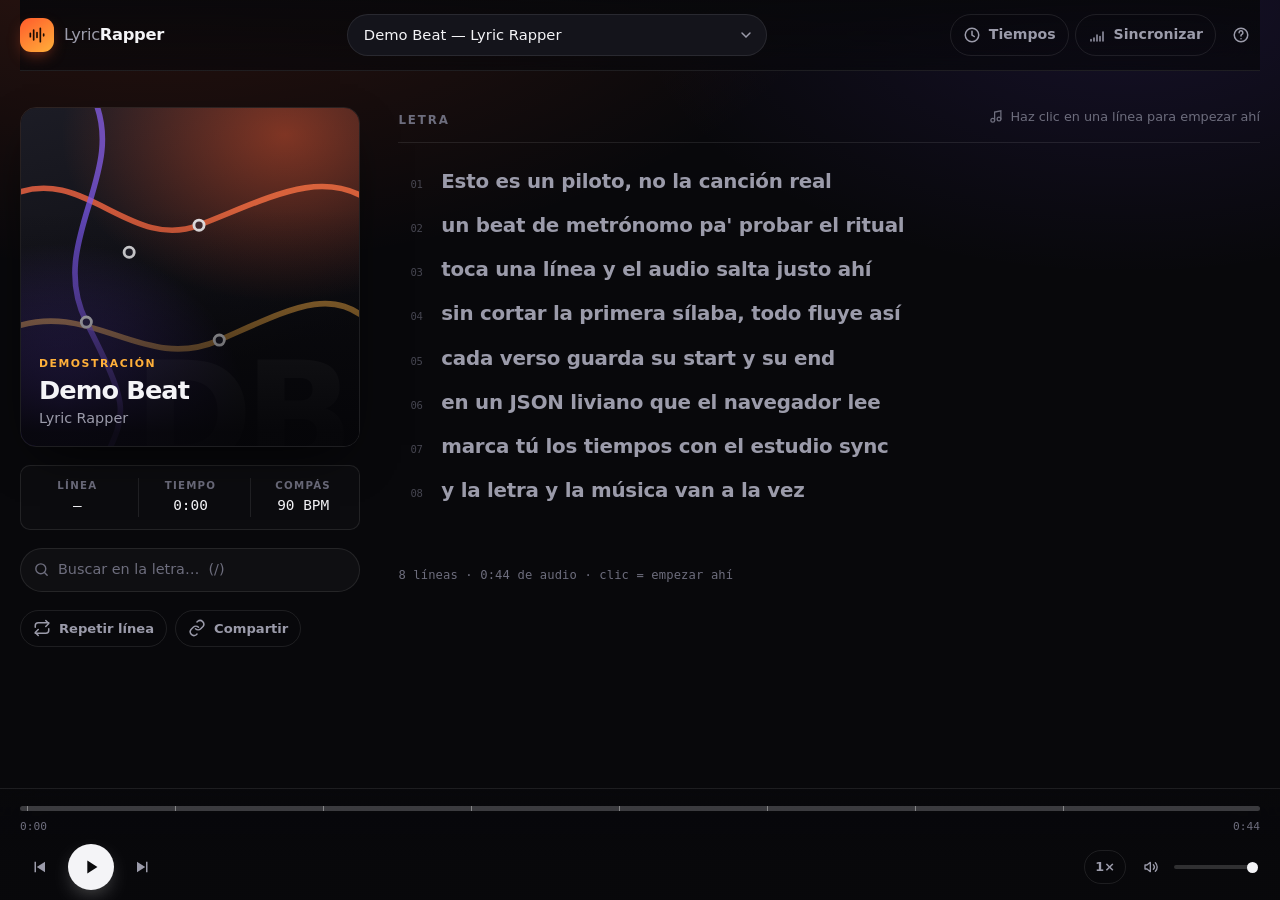
==== index.html @ b31604e1 "Lyric Rapper: reproductor de letras sincronizadas - Reproductor estático (index.html + assets/js/app" ====
<!DOCTYPE html>
<html lang="es">
<head>
<meta charset="utf-8" />
<meta name="viewport" content="width=device-width, initial-scale=1" />
<title>Lyric Rapper — letras sincronizadas</title>
<meta name="description" content="Lee la letra y haz clic en cualquier línea para que la música empiece exactamente ahí." />
<link rel="stylesheet" href="assets/css/styles.css" />
<link rel="icon" href="data:image/svg+xml,%3Csvg xmlns='http://www.w3.org/2000/svg' viewBox='0 0 100 100'%3E%3Ctext y='.9em' font-size='90'%3E%F0%9F%8E%A4%3C/text%3E%3C/svg%3E" />
</head>
<body>

<div class="app">

  <header class="topbar">
    <a class="brand" href="./" aria-label="Lyric Rapper, inicio">
      <span class="brand-mark" aria-hidden="true">
        <svg viewBox="0 0 24 24" fill="none" stroke="currentColor" stroke-width="2" stroke-linecap="round">
          <path d="M4 14v-4M8 18V6M12 15V9M16 20V4M20 13v-2" />
        </svg>
      </span>
      <span class="brand-text">Lyric<b>Rapper</b></span>
    </a>

    <div class="track-switch">
      <label class="sr-only" for="track-select">Elegir canción</label>
      <select id="track-select" class="track-select"></select>
    </div>

    <nav class="topbar-actions">
      <button id="btn-times" class="btn btn-ghost" type="button" aria-pressed="false" title="Mostrar inicio y fin de cada línea">
        <svg viewBox="0 0 24 24" fill="none" stroke="currentColor" stroke-width="2" stroke-linecap="round" aria-hidden="true"><circle cx="12" cy="12" r="9"/><path d="M12 7v5l3 2"/></svg>
        <span>Tiempos</span>
      </button>
      <a class="btn btn-ghost" href="sync.html" title="Estudio para generar los tiempos de una canción">
        <svg viewBox="0 0 24 24" fill="none" stroke="currentColor" stroke-width="2" stroke-linecap="round" aria-hidden="true"><path d="M12 20v-8M8 20v-4M16 20v-6M4 20v-2M20 20V8"/></svg>
        <span>Sincronizar</span>
      </a>
      <button id="btn-help" class="btn btn-icon" type="button" title="Atajos y ayuda" aria-label="Ayuda">
        <svg viewBox="0 0 24 24" fill="none" stroke="currentColor" stroke-width="2" stroke-linecap="round" aria-hidden="true"><circle cx="12" cy="12" r="9"/><path d="M9.5 9a2.5 2.5 0 1 1 3.4 2.3c-.6.2-.9.8-.9 1.4v.6"/><path d="M12 17h.01"/></svg>
      </button>
    </nav>
  </header>

  <div id="banner" class="banner" hidden>
    <div class="banner-body">
      <strong id="banner-title">Falta el audio</strong>
      <p id="banner-text"></p>
    </div>
    <button class="btn btn-ghost banner-close" type="button" aria-label="Cerrar aviso">✕</button>
  </div>

  <main class="layout">

    <aside class="now" aria-label="Reproducción actual">
      <div class="cover" id="cover" aria-hidden="true">
        <div class="cover-art" id="cover-art"></div>
        <div class="cover-shade"></div>
        <div class="cover-meta">
          <p class="cover-kicker" id="cover-kicker">Piloto</p>
          <h1 class="cover-title" id="track-title">Cargando…</h1>
          <p class="cover-artist" id="track-artist"></p>
        </div>
      </div>

      <div class="now-stats">
        <div class="stat">
          <span class="stat-label">Línea</span>
          <span class="stat-value" id="stat-line">—</span>
        </div>
        <div class="stat">
          <span class="stat-label">Tiempo</span>
          <span class="stat-value" id="stat-time">0:00</span>
        </div>
        <div class="stat">
          <span class="stat-label">Compás</span>
          <span class="stat-value" id="stat-bpm">—</span>
        </div>
      </div>

      <div class="search">
        <svg viewBox="0 0 24 24" fill="none" stroke="currentColor" stroke-width="2" stroke-linecap="round" aria-hidden="true"><circle cx="11" cy="11" r="7"/><path d="m20 20-3.5-3.5"/></svg>
        <input id="search" type="search" placeholder="Buscar en la letra…  (/)" autocomplete="off" spellcheck="false" aria-label="Buscar en la letra" />
        <button id="search-clear" class="search-clear" type="button" aria-label="Limpiar búsqueda" hidden>✕</button>
      </div>

      <div class="now-actions">
        <button id="btn-loop" class="btn btn-chip" type="button" aria-pressed="false" title="Repetir la línea actual (L)">
          <svg viewBox="0 0 24 24" fill="none" stroke="currentColor" stroke-width="2" stroke-linecap="round" stroke-linejoin="round" aria-hidden="true"><path d="M17 2l4 4-4 4"/><path d="M3 11V9a4 4 0 0 1 4-4h14"/><path d="M7 22l-4-4 4-4"/><path d="M21 13v2a4 4 0 0 1-4 4H3"/></svg>
          <span>Repetir línea</span>
        </button>
        <button id="btn-share" class="btn btn-chip" type="button" title="Copiar enlace a este punto">
          <svg viewBox="0 0 24 24" fill="none" stroke="currentColor" stroke-width="2" stroke-linecap="round" stroke-linejoin="round" aria-hidden="true"><path d="M10 13a5 5 0 0 0 7 0l3-3a5 5 0 0 0-7-7l-1 1"/><path d="M14 11a5 5 0 0 0-7 0l-3 3a5 5 0 0 0 7 7l1-1"/></svg>
          <span>Compartir</span>
        </button>
      </div>
    </aside>

    <section class="lyrics-panel" aria-label="Letra">
      <div class="lyrics-head">
        <h2>Letra</h2>
        <p class="hint">
          <svg viewBox="0 0 24 24" fill="none" stroke="currentColor" stroke-width="2" stroke-linecap="round" aria-hidden="true"><path d="M9 18V5l10-2v13"/><circle cx="6" cy="18" r="3"/><circle cx="16" cy="16" r="3"/></svg>
          Haz clic en una línea para empezar ahí
        </p>
      </div>

      <div id="lyrics" class="lyrics" tabindex="-1">
        <div class="lyrics-loading">Cargando letra…</div>
      </div>

      <p class="lyrics-foot" id="lyrics-foot"></p>
    </section>

  </main>

  <footer class="transport" role="group" aria-label="Controles de reproducción">
    <div class="progress-wrap">
      <div id="progress" class="progress" role="slider" tabindex="0"
           aria-label="Progreso" aria-valuemin="0" aria-valuemax="100" aria-valuenow="0">
        <div class="progress-buffer" id="progress-buffer"></div>
        <div class="progress-fill" id="progress-fill"></div>
        <div class="progress-ticks" id="progress-ticks"></div>
        <div class="progress-knob" id="progress-knob"></div>
      </div>
      <div class="progress-times">
        <span id="time-current">0:00</span>
        <span id="time-total">0:00</span>
      </div>
    </div>

    <div class="controls">
      <button id="btn-prev" class="btn btn-icon" type="button" title="Línea anterior (↑)" aria-label="Línea anterior">
        <svg viewBox="0 0 24 24" fill="currentColor" aria-hidden="true"><path d="M6 5h2v14H6zM20 5v14L9 12z"/></svg>
      </button>
      <button id="btn-play" class="btn btn-play" type="button" title="Reproducir (espacio)" aria-label="Reproducir">
        <svg class="i-play" viewBox="0 0 24 24" fill="currentColor" aria-hidden="true"><path d="M8 5v14l11-7z"/></svg>
        <svg class="i-pause" viewBox="0 0 24 24" fill="currentColor" aria-hidden="true"><path d="M7 5h4v14H7zM13 5h4v14h-4z"/></svg>
      </button>
      <button id="btn-next" class="btn btn-icon" type="button" title="Línea siguiente (↓)" aria-label="Línea siguiente">
        <svg viewBox="0 0 24 24" fill="currentColor" aria-hidden="true"><path d="M16 5h2v14h-2zM4 5v14l11-7z"/></svg>
      </button>

      <div class="controls-right">
        <button id="btn-speed" class="btn btn-ghost btn-small" type="button" title="Velocidad de reproducción">1×</button>
        <div class="volume">
          <button id="btn-mute" class="btn btn-icon btn-small" type="button" title="Silenciar (M)" aria-label="Silenciar">
            <svg class="i-vol" viewBox="0 0 24 24" fill="none" stroke="currentColor" stroke-width="2" stroke-linecap="round" stroke-linejoin="round" aria-hidden="true"><path d="M11 5 6 9H3v6h3l5 4z"/><path d="M15.5 8.5a5 5 0 0 1 0 7"/><path d="M18.5 5.5a9 9 0 0 1 0 13"/></svg>
            <svg class="i-mute" viewBox="0 0 24 24" fill="none" stroke="currentColor" stroke-width="2" stroke-linecap="round" stroke-linejoin="round" aria-hidden="true"><path d="M11 5 6 9H3v6h3l5 4z"/><path d="m16 9 5 6M21 9l-5 6"/></svg>
          </button>
          <input id="volume" class="volume-range" type="range" min="0" max="1" step="0.01" value="1" aria-label="Volumen" />
        </div>
      </div>
    </div>
  </footer>

</div>

<dialog id="help" class="dialog">
  <form method="dialog">
    <h2>Atajos</h2>
    <ul class="keys">
      <li><kbd>Espacio</kbd><span>Reproducir / pausar</span></li>
      <li><kbd>↑</kbd> <kbd>↓</kbd><span>Línea anterior / siguiente</span></li>
      <li><kbd>←</kbd> <kbd>→</kbd><span>Retroceder / avanzar 5 s</span></li>
      <li><kbd>L</kbd><span>Repetir la línea actual</span></li>
      <li><kbd>M</kbd><span>Silenciar</span></li>
      <li><kbd>/</kbd><span>Buscar en la letra</span></li>
      <li><kbd>Esc</kbd><span>Cerrar ventanas</span></li>
    </ul>
    <h2>Cómo se hicieron los tiempos</h2>
    <p class="dialog-text">
      Cada línea guarda <code>start</code> y <code>end</code> en segundos. Se pueden obtener
      a mano con el <a href="sync.html">estudio de sincronización</a> (marcas una tecla al
      empezar cada línea) o automáticamente con <code>tools/align.py</code>.
      El reproductor busca <code>start − 0,12 s</code> para no cortar la primera sílaba.
    </p>
    <button class="btn btn-primary" value="close">Entendido</button>
  </form>
</dialog>

<audio id="audio" preload="metadata" crossorigin="anonymous"></audio>

<div id="toast" class="toast" role="status" aria-live="polite"></div>

<script src="assets/js/app.js"></script>
</body>
</html>
---- assets/css/styles.css ----
/* ==========================================================================
   Lyric Rapper — hoja de estilos
   Sin dependencias externas. Todo el look vive aquí.
   ========================================================================== */

:root {
  --bg: #08080b;
  --bg-soft: #0e0e13;
  --surface: #14141b;
  --surface-2: #1b1b24;
  --line: rgba(255, 255, 255, .09);
  --line-strong: rgba(255, 255, 255, .16);
  --text: #f4f4f7;
  --muted: #9b9baa;
  --muted-2: #6d6d7d;
  --accent: #ff5a2b;
  --accent-2: #ffb03a;
  --accent-tint: rgba(255, 90, 43, .14);
  --ok: #3ddc97;
  --radius: 16px;
  --radius-sm: 10px;
  --shadow: 0 18px 50px -20px rgba(0, 0, 0, .9);
  --font: "Inter", ui-sans-serif, system-ui, -apple-system, "Segoe UI", Roboto,
          "Helvetica Neue", Arial, sans-serif;
  --mono: ui-monospace, "SF Mono", "JetBrains Mono", Menlo, Consolas, monospace;
  --transport-h: 104px;
}

* { box-sizing: border-box; }

html { -webkit-text-size-adjust: 100%; }

body {
  margin: 0;
  min-height: 100dvh;
  background:
    radial-gradient(1200px 600px at 12% -10%, rgba(255, 90, 43, .16), transparent 60%),
    radial-gradient(900px 500px at 88% 0%, rgba(120, 80, 255, .12), transparent 55%),
    var(--bg);
  color: var(--text);
  font-family: var(--font);
  font-size: 16px;
  line-height: 1.5;
  -webkit-font-smoothing: antialiased;
  padding-bottom: calc(var(--transport-h) + env(safe-area-inset-bottom, 0px));
}

::selection { background: var(--accent); color: #fff; }

:focus-visible {
  outline: 2px solid var(--accent-2);
  outline-offset: 2px;
  border-radius: 6px;
}

.sr-only {
  position: absolute; width: 1px; height: 1px; padding: 0; margin: -1px;
  overflow: hidden; clip: rect(0 0 0 0); white-space: nowrap; border: 0;
}

svg { display: block; }

.app {
  max-width: 1280px;
  margin: 0 auto;
  padding: 0 20px;
}

/* ---------------------------------------------------------------- topbar */

.topbar {
  position: sticky;
  top: 0;
  z-index: 30;
  display: flex;
  align-items: center;
  gap: 16px;
  padding: 14px 0;
  background: linear-gradient(to bottom, rgba(8, 8, 11, .92), rgba(8, 8, 11, .72));
  backdrop-filter: blur(18px) saturate(140%);
  -webkit-backdrop-filter: blur(18px) saturate(140%);
  border-bottom: 1px solid var(--line);
}

.brand {
  display: inline-flex;
  align-items: center;
  gap: 10px;
  color: var(--text);
  text-decoration: none;
  flex: none;
}

.brand-mark {
  display: grid;
  place-items: center;
  width: 34px; height: 34px;
  border-radius: 11px;
  background: linear-gradient(145deg, var(--accent), var(--accent-2));
  color: #1a0b04;
  box-shadow: 0 6px 18px -8px var(--accent);
}
.brand-mark svg { width: 20px; height: 20px; }

.brand-text {
  font-size: 1.02rem;
  letter-spacing: -.02em;
  font-weight: 500;
  color: var(--muted);
}
.brand-text b { color: var(--text); font-weight: 750; }

.track-switch { flex: 1; min-width: 0; display: flex; justify-content: center; }

.track-select {
  width: min(100%, 420px);
  appearance: none;
  background: var(--surface) url("data:image/svg+xml,%3Csvg xmlns='http://www.w3.org/2000/svg' width='16' height='16' viewBox='0 0 24 24' fill='none' stroke='%239b9baa' stroke-width='2.2' stroke-linecap='round'%3E%3Cpath d='m6 9 6 6 6-6'/%3E%3C/svg%3E") no-repeat right 12px center;
  border: 1px solid var(--line);
  border-radius: 999px;
  color: var(--text);
  font: inherit;
  font-size: .92rem;
  padding: 9px 38px 9px 16px;
  cursor: pointer;
  transition: border-color .18s, background-color .18s;
}
.track-select:hover { border-color: var(--line-strong); }

.topbar-actions { display: flex; align-items: center; gap: 6px; flex: none; }

/* ---------------------------------------------------------------- buttons */

.btn {
  display: inline-flex;
  align-items: center;
  justify-content: center;
  gap: 8px;
  border: 1px solid transparent;
  background: transparent;
  color: var(--text);
  font: inherit;
  font-size: .88rem;
  font-weight: 550;
  padding: 9px 12px;
  border-radius: 999px;
  cursor: pointer;
  text-decoration: none;
  transition: background-color .16s, border-color .16s, color .16s, transform .12s;
  -webkit-tap-highlight-color: transparent;
}
.btn svg { width: 18px; height: 18px; flex: none; }
.btn:hover { background: rgba(255, 255, 255, .07); }
.btn:active { transform: scale(.97); }

.btn-ghost { color: var(--muted); border-color: var(--line); }
.btn-ghost:hover { color: var(--text); border-color: var(--line-strong); }
.btn-ghost[aria-pressed="true"] {
  color: var(--accent-2);
  border-color: rgba(255, 176, 58, .45);
  background: rgba(255, 176, 58, .1);
}

.btn-icon { padding: 9px; color: var(--muted); }
.btn-icon:hover { color: var(--text); }

.btn-small { font-size: .8rem; padding: 6px 10px; }
.btn-small.btn-icon { padding: 6px; }
.btn-small svg { width: 16px; height: 16px; }

.btn-chip {
  border-color: var(--line);
  color: var(--muted);
  font-size: .82rem;
  padding: 8px 12px;
}
.btn-chip:hover { color: var(--text); }
.btn-chip[aria-pressed="true"] {
  color: var(--accent-2);
  border-color: rgba(255, 176, 58, .45);
  background: rgba(255, 176, 58, .1);
}

.btn-primary {
  background: linear-gradient(145deg, var(--accent), var(--accent-2));
  color: #1a0b04;
  font-weight: 700;
  padding: 10px 20px;
}

/* ---------------------------------------------------------------- banner */

.banner {
  display: flex;
  align-items: flex-start;
  gap: 14px;
  margin-top: 18px;
  padding: 14px 16px;
  border: 1px solid rgba(255, 176, 58, .3);
  background: rgba(255, 176, 58, .08);
  border-radius: var(--radius-sm);
  font-size: .9rem;
  color: #f0dcc0;
}
.banner[hidden] { display: none; }
.banner-body { flex: 1; }
.banner strong { display: block; color: var(--accent-2); margin-bottom: 2px; }
.banner p { margin: 0; color: #cdbfae; }
.banner code {
  font-family: var(--mono);
  font-size: .85em;
  background: rgba(0, 0, 0, .35);
  padding: 1px 5px;
  border-radius: 5px;
}
.banner-close { flex: none; }

/* ---------------------------------------------------------------- layout */

.layout {
  display: grid;
  grid-template-columns: minmax(280px, 340px) minmax(0, 1fr);
  gap: clamp(20px, 3vw, 44px);
  padding: clamp(20px, 3vw, 36px) 0 40px;
  align-items: start;
}

.now {
  position: sticky;
  top: 86px;
  display: grid;
  gap: 18px;
}

/* portada */
.cover {
  position: relative;
  aspect-ratio: 1 / 1;
  border-radius: var(--radius);
  overflow: hidden;
  border: 1px solid var(--line);
  box-shadow: var(--shadow);
  isolation: isolate;
}
.cover-art {
  position: absolute;
  inset: 0;
  background:
    radial-gradient(120% 90% at 78% 8%, rgba(255, 90, 43, .45), transparent 55%),
    radial-gradient(90% 80% at 12% 88%, rgba(122, 80, 255, .45), transparent 60%),
    linear-gradient(165deg, #1c1c25, #0b0b0f 72%);
}
/* trazado de metro: tres rutas y sus estaciones */
.cover-art::before {
  content: "";
  position: absolute;
  inset: 0;
  background-image: url("data:image/svg+xml,%3Csvg xmlns='http://www.w3.org/2000/svg' viewBox='0 0 300 300' preserveAspectRatio='none'%3E%3Cg fill='none' stroke-linecap='round' stroke-width='5'%3E%3Cpath d='M-10 78 C 55 48 96 128 158 104 S 268 52 312 84' stroke='%23ff5a2b' opacity='.85'/%3E%3Cpath d='M-10 196 C 62 168 108 236 176 206 S 276 158 312 192' stroke='%23ffb03a' opacity='.7'/%3E%3Cpath d='M64 -10 C 96 58 22 118 58 190 S 96 268 74 312' stroke='%237a50ff' opacity='.75'/%3E%3C/g%3E%3Cg fill='%230d0d12' stroke='%23f4f4f7' stroke-width='2.5'%3E%3Ccircle cx='158' cy='104' r='4.5'/%3E%3Ccircle cx='58' cy='190' r='4.5'/%3E%3Ccircle cx='176' cy='206' r='4.5'/%3E%3Ccircle cx='96' cy='128' r='4.5'/%3E%3C/g%3E%3C/svg%3E");
  background-size: 100% 100%;
  opacity: .9;
  mix-blend-mode: screen;
}
.cover-art::after {
  content: attr(data-initials);
  position: absolute;
  right: 4%;
  bottom: -12%;
  font-size: 9rem;
  font-weight: 800;
  letter-spacing: -.06em;
  color: rgba(255, 255, 255, .07);
  line-height: 1;
}
.cover-shade {
  position: absolute;
  inset: 0;
  background: linear-gradient(to top, rgba(5, 5, 8, .92) 4%, rgba(5, 5, 8, .25) 45%, transparent 70%);
}
.cover-meta {
  position: absolute;
  left: 18px; right: 18px; bottom: 16px;
}
.cover-kicker {
  margin: 0 0 4px;
  font-size: .68rem;
  font-weight: 700;
  letter-spacing: .14em;
  text-transform: uppercase;
  color: var(--accent-2);
}
.cover-title {
  margin: 0;
  font-size: clamp(1.35rem, 2vw, 1.7rem);
  line-height: 1.1;
  letter-spacing: -.035em;
  font-weight: 750;
}
.cover-artist { margin: 4px 0 0; color: var(--muted); font-size: .9rem; }

/* stats */
.now-stats {
  display: grid;
  grid-template-columns: repeat(3, 1fr);
  gap: 8px;
  border: 1px solid var(--line);
  border-radius: var(--radius-sm);
  padding: 12px 4px;
  background: rgba(255, 255, 255, .02);
}
.stat { display: grid; gap: 2px; text-align: center; }
.stat + .stat { border-left: 1px solid var(--line); }
.stat-label {
  font-size: .64rem;
  letter-spacing: .12em;
  text-transform: uppercase;
  color: var(--muted-2);
  font-weight: 700;
}
.stat-value {
  font-family: var(--mono);
  font-size: .9rem;
  font-variant-numeric: tabular-nums;
  color: var(--text);
}

/* búsqueda */
.search {
  position: relative;
  display: flex;
  align-items: center;
  border: 1px solid var(--line);
  border-radius: 999px;
  background: rgba(255, 255, 255, .03);
  padding: 0 12px;
  transition: border-color .18s, background-color .18s;
}
.search:focus-within { border-color: var(--line-strong); background: rgba(255, 255, 255, .06); }
.search svg { width: 17px; height: 17px; color: var(--muted-2); flex: none; }
.search input {
  flex: 1;
  min-width: 0;
  background: none;
  border: 0;
  color: var(--text);
  font: inherit;
  font-size: .9rem;
  padding: 10px 8px;
}
.search input::placeholder { color: var(--muted-2); }
.search input:focus { outline: none; }
.search input::-webkit-search-cancel-button { display: none; }
.search-clear {
  border: 0; background: none; color: var(--muted-2); cursor: pointer;
  font-size: .8rem; padding: 4px;
}
.search-clear:hover { color: var(--text); }

.now-actions { display: flex; gap: 8px; flex-wrap: wrap; }

/* ---------------------------------------------------------------- lyrics */

.lyrics-panel {
  min-width: 0;
  display: grid;
  gap: 14px;
  align-content: start;
}

.lyrics-head {
  display: flex;
  align-items: baseline;
  justify-content: space-between;
  gap: 12px;
  padding-bottom: 12px;
  border-bottom: 1px solid var(--line);
}
.lyrics-head h2 {
  margin: 0;
  font-size: .74rem;
  letter-spacing: .16em;
  text-transform: uppercase;
  color: var(--muted-2);
  font-weight: 750;
}
.hint {
  display: inline-flex;
  align-items: center;
  gap: 6px;
  margin: 0;
  font-size: .8rem;
  color: var(--muted-2);
}
.hint svg { width: 15px; height: 15px; }

.lyrics {
  display: grid;
  gap: 2px;
  padding: 4px 0 40px;
  scroll-margin-top: 96px;
}

.lyrics-loading,
.lyrics-empty {
  color: var(--muted-2);
  font-size: .92rem;
  padding: 24px 4px;
}

.line {
  position: relative;
  display: grid;
  grid-template-columns: auto minmax(0, 1fr);
  align-items: baseline;
  gap: 14px;
  width: 100%;
  text-align: left;
  background: none;
  border: 0;
  border-radius: var(--radius-sm);
  color: var(--muted);
  font: inherit;
  font-size: clamp(1.06rem, 1.55vw, 1.4rem);
  font-weight: 600;
  letter-spacing: -.012em;
  line-height: 1.42;
  padding: 7px 14px 7px 12px;
  cursor: pointer;
  transition: color .2s, background-color .2s, transform .2s;
  scroll-margin-block: 45vh;
}
.line:hover { color: var(--text); background: rgba(255, 255, 255, .045); }
.line:active { transform: scale(.995); }

.line-idx {
  font-family: var(--mono);
  font-size: .66rem;
  font-weight: 500;
  color: var(--muted-2);
  min-width: 1.6em;
  opacity: .6;
  font-variant-numeric: tabular-nums;
  transition: color .2s, opacity .2s;
}
.line-text { display: block; }
.line-text .hl {
  background: rgba(255, 176, 58, .26);
  color: var(--text);
  border-radius: 4px;
  padding: 0 2px;
}

.line-times {
  display: none;
  font-family: var(--mono);
  font-size: .64rem;
  font-weight: 500;
  color: var(--muted-2);
  white-space: nowrap;
  font-variant-numeric: tabular-nums;
  padding-top: 2px;
}
body.show-times .line-times { display: block; }
body.show-times .line { grid-template-columns: auto minmax(0, 1fr) auto; }
body.show-times .line-times { grid-column: 3; }

/* línea activa */
.line.is-active {
  color: var(--text);
  background: linear-gradient(90deg, var(--accent-tint), rgba(255, 90, 43, .02) 70%);
  box-shadow: inset 2px 0 0 var(--accent);
  text-shadow: 0 0 22px rgba(255, 90, 43, .18);
}
.line.is-active .line-idx { color: var(--accent-2); opacity: 1; }
.line.is-active .line-times { color: var(--accent-2); }

/* ya cantada */
.line.is-past { color: var(--muted-2); }
.line.is-past:hover { color: var(--muted); }

/* la siguiente, insinuada */
.line.is-next:not(.is-active) { color: #c4c4d2; }

/* filtro de búsqueda */
.line.is-filtered { display: none; }

.lyrics-foot {
  margin: 0;
  font-size: .76rem;
  color: var(--muted-2);
  font-family: var(--mono);
  letter-spacing: .01em;
}

/* ---------------------------------------------------------------- transport */

.transport {
  position: fixed;
  left: 0; right: 0; bottom: 0;
  z-index: 40;
  padding: 10px max(20px, calc((100vw - 1280px) / 2 + 20px)) calc(10px + env(safe-area-inset-bottom, 0px));
  background: linear-gradient(to top, rgba(8, 8, 11, .97) 40%, rgba(8, 8, 11, .82));
  backdrop-filter: blur(22px) saturate(140%);
  -webkit-backdrop-filter: blur(22px) saturate(140%);
  border-top: 1px solid var(--line);
  display: grid;
  gap: 8px;
  min-height: var(--transport-h);
}

.progress-wrap { display: grid; gap: 4px; }

.progress {
  position: relative;
  height: 18px;
  display: flex;
  align-items: center;
  cursor: pointer;
  touch-action: none;
}
.progress::before {
  content: "";
  position: absolute;
  left: 0; right: 0;
  height: 5px;
  border-radius: 999px;
  background: rgba(255, 255, 255, .12);
  transition: height .15s;
}
.progress:hover::before { height: 7px; }
.progress-buffer,
.progress-fill {
  position: absolute;
  left: 0;
  height: 5px;
  border-radius: 999px;
  pointer-events: none;
  transition: height .15s;
}
.progress:hover .progress-buffer,
.progress:hover .progress-fill { height: 7px; }
.progress-buffer { background: rgba(255, 255, 255, .1); width: 0; }
.progress-fill {
  width: 0;
  background: linear-gradient(90deg, var(--accent), var(--accent-2));
  box-shadow: 0 0 16px -2px rgba(255, 90, 43, .6);
}
.progress-ticks { position: absolute; left: 0; right: 0; height: 5px; pointer-events: none; }
.progress-ticks i {
  position: absolute;
  top: 0;
  width: 1px;
  height: 100%;
  background: rgba(255, 255, 255, .38);
}
.progress-knob {
  position: absolute;
  left: 0;
  width: 12px; height: 12px;
  border-radius: 50%;
  background: #fff;
  box-shadow: 0 0 0 3px rgba(255, 90, 43, .28), 0 2px 8px rgba(0, 0, 0, .6);
  transform: translateX(-50%);
  pointer-events: none;
  opacity: 0;
  transition: opacity .15s;
}
.progress:hover .progress-knob,
.progress:focus-visible .progress-knob { opacity: 1; }

.progress-times {
  display: flex;
  justify-content: space-between;
  font-family: var(--mono);
  font-size: .7rem;
  color: var(--muted-2);
  font-variant-numeric: tabular-nums;
  margin-top: -2px;
}

.controls {
  display: flex;
  align-items: center;
  gap: 10px;
}
.controls > .btn { flex: none; }

.btn-play {
  width: 46px; height: 46px;
  padding: 0;
  border-radius: 50%;
  background: var(--text);
  color: #0a0a0c;
  box-shadow: 0 8px 24px -10px rgba(255, 255, 255, .6);
}
.btn-play:hover { background: #fff; transform: scale(1.04); }
.btn-play svg { width: 22px; height: 22px; }
.btn-play .i-pause { display: none; }
.is-playing .btn-play .i-play { display: none; }
.is-playing .btn-play .i-pause { display: block; }

.controls-right {
  margin-left: auto;
  display: flex;
  align-items: center;
  gap: 10px;
}

.volume { display: flex; align-items: center; gap: 6px; }
.volume-range {
  -webkit-appearance: none;
  appearance: none;
  width: 84px;
  height: 4px;
  border-radius: 999px;
  background: rgba(255, 255, 255, .16);
  cursor: pointer;
}
.volume-range::-webkit-slider-thumb {
  -webkit-appearance: none;
  width: 11px; height: 11px;
  border-radius: 50%;
  background: var(--text);
  border: 0;
}
.volume-range::-moz-range-thumb {
  width: 11px; height: 11px; border-radius: 50%; background: var(--text); border: 0;
}
.volume .i-mute { display: none; }
.is-muted .i-vol { display: none; }
.is-muted .i-mute { display: block; }

/* ---------------------------------------------------------------- dialog */

.dialog {
  border: 1px solid var(--line);
  background: var(--surface);
  color: var(--text);
  border-radius: var(--radius);
  padding: 24px;
  max-width: 460px;
  width: calc(100vw - 40px);
  box-shadow: var(--shadow);
}
.dialog::backdrop { background: rgba(4, 4, 6, .7); backdrop-filter: blur(4px); }
.dialog h2 {
  margin: 0 0 10px;
  font-size: .74rem;
  letter-spacing: .16em;
  text-transform: uppercase;
  color: var(--accent-2);
}
.dialog h2 + .keys { margin-bottom: 22px; }
.keys {
  list-style: none;
  margin: 0 0 18px;
  padding: 0;
  display: grid;
  gap: 8px;
}
.keys li {
  display: flex;
  align-items: center;
  gap: 10px;
  font-size: .88rem;
  color: var(--muted);
}
.keys span { color: var(--text); }
kbd {
  display: inline-block;
  min-width: 26px;
  text-align: center;
  font-family: var(--mono);
  font-size: .74rem;
  padding: 3px 7px;
  border-radius: 6px;
  border: 1px solid var(--line-strong);
  border-bottom-width: 2px;
  background: var(--surface-2);
  color: var(--text);
}
.dialog-text { font-size: .86rem; color: var(--muted); line-height: 1.6; }
.dialog-text code {
  font-family: var(--mono);
  font-size: .85em;
  background: rgba(255, 255, 255, .07);
  padding: 1px 5px;
  border-radius: 5px;
  color: var(--accent-2);
}
.dialog-text a { color: var(--accent-2); }

/* ---------------------------------------------------------------- toast */

.toast {
  position: fixed;
  left: 50%;
  bottom: calc(var(--transport-h) + 16px);
  transform: translate(-50%, 16px);
  background: var(--text);
  color: #0a0a0c;
  font-size: .84rem;
  font-weight: 600;
  padding: 9px 16px;
  border-radius: 999px;
  box-shadow: 0 10px 30px -10px rgba(0, 0, 0, .8);
  opacity: 0;
  pointer-events: none;
  transition: opacity .22s, transform .22s;
  z-index: 60;
  max-width: calc(100vw - 40px);
  text-align: center;
}
.toast.is-visible { opacity: 1; transform: translate(-50%, 0); }

/* ---------------------------------------------------------------- responsive */

@media (max-width: 940px) {
  .layout { grid-template-columns: minmax(0, 1fr); gap: 22px; }
  .now {
    position: static;
    grid-template-columns: 108px minmax(0, 1fr);
    gap: 12px 16px;
    align-items: center;
  }
  .cover { aspect-ratio: 1; border-radius: 12px; }
  .cover-meta { display: none; }
  .cover-art::after { font-size: 4rem; }
  .now-stats { grid-column: 2; grid-row: 1; border: 0; background: none; padding: 0; }
  .stat { text-align: left; }
  .stat + .stat { border: 0; }
  .search { grid-column: 1 / -1; }
  .now-actions { grid-column: 1 / -1; }
  .lyrics-head .hint span { display: none; }
  .brand-text { display: none; }
  .topbar-actions .btn span { display: none; }
  .topbar-actions .btn { padding: 9px; }
  .track-switch { justify-content: flex-end; }
  .track-select { width: 100%; font-size: .85rem; }
  :root { --transport-h: 112px; }
}

@media (max-width: 560px) {
  .app { padding: 0 14px; }
  body.show-times .line { grid-template-columns: auto minmax(0, 1fr); row-gap: 1px; }
  body.show-times .line-times {
    grid-column: 2;
    grid-row: 2;
    padding-top: 0;
    font-size: .6rem;
    opacity: .8;
  }
  .transport { padding-left: 14px; padding-right: 14px; }
  .line { font-size: 1.05rem; padding: 8px 10px; gap: 8px; }
  .volume-range { display: none; }
  .controls { gap: 6px; }
  .cover { width: 84px; }
  .now { grid-template-columns: 84px minmax(0, 1fr); }
  .now-stats .stat:nth-child(3) { display: none; }
  .now-stats { grid-template-columns: repeat(2, 1fr); }
}

@media (prefers-reduced-motion: reduce) {
  *, *::before, *::after {
    animation-duration: .001ms !important;
    transition-duration: .001ms !important;
    scroll-behavior: auto !important;
  }
}
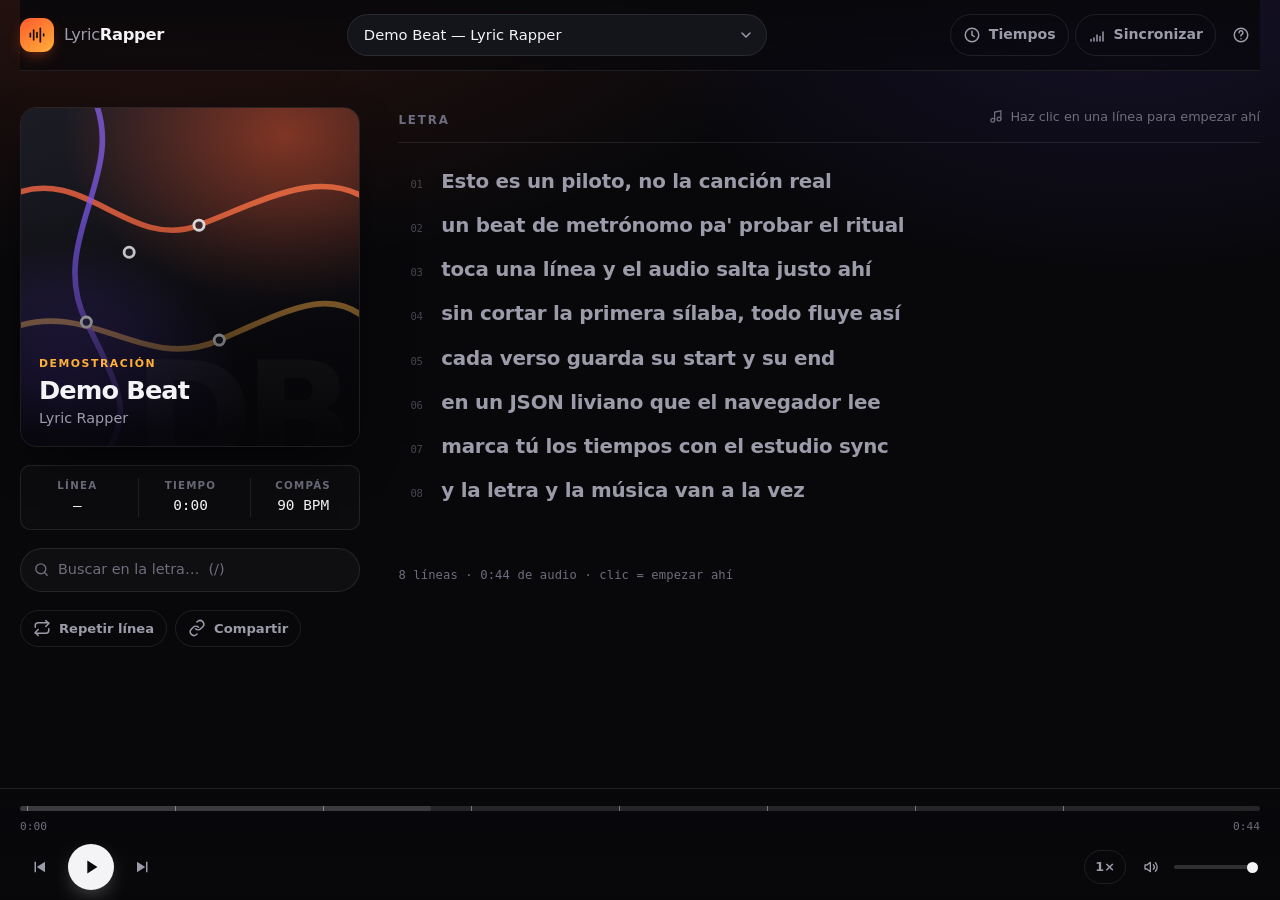
==== commit ea348514: "acceso privado por URL + analítica propia - middleware.js: sin ?k=<ACCESS_KEY> todo devuelve 404 (fa" ====
--- a/index.html
+++ b/index.html
@@ -183,6 +183,7 @@
 
 <div id="toast" class="toast" role="status" aria-live="polite"></div>
 
+<script src="assets/js/analytics.js"></script>
 <script src="assets/js/app.js"></script>
 </body>
 </html>
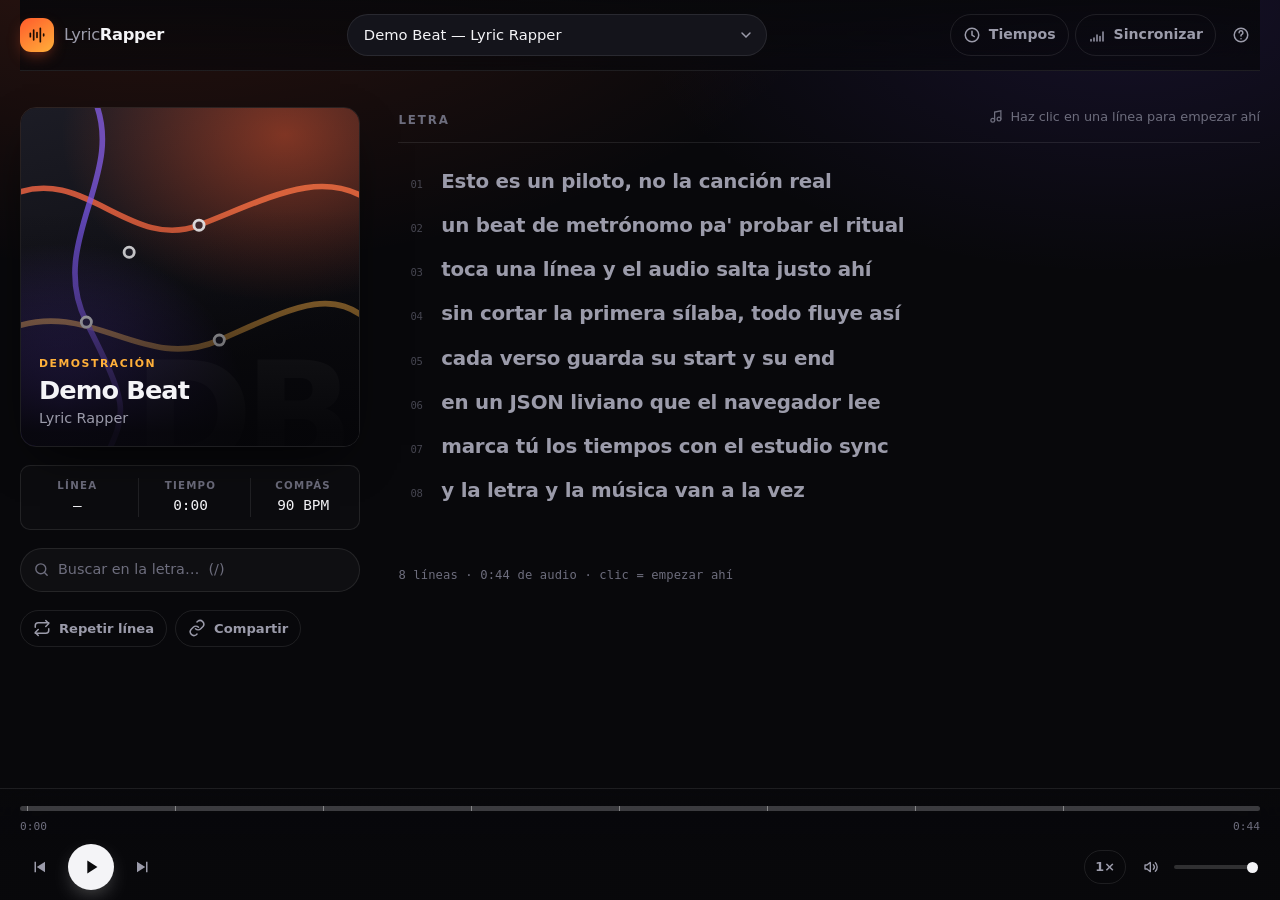
==== commit a48f4fbf: "analytics: script de Vercel Web Analytics (inerte hasta activarlo)" ====
--- a/index.html
+++ b/index.html
@@ -184,6 +184,8 @@
 <div id="toast" class="toast" role="status" aria-live="polite"></div>
 
 <script src="assets/js/analytics.js"></script>
+<!-- Web Analytics de Vercel: inerte hasta activarlo en el proyecto (Analytics → Enable) -->
+<script defer src="/_vercel/insights/script.js"></script>
 <script src="assets/js/app.js"></script>
 </body>
 </html>
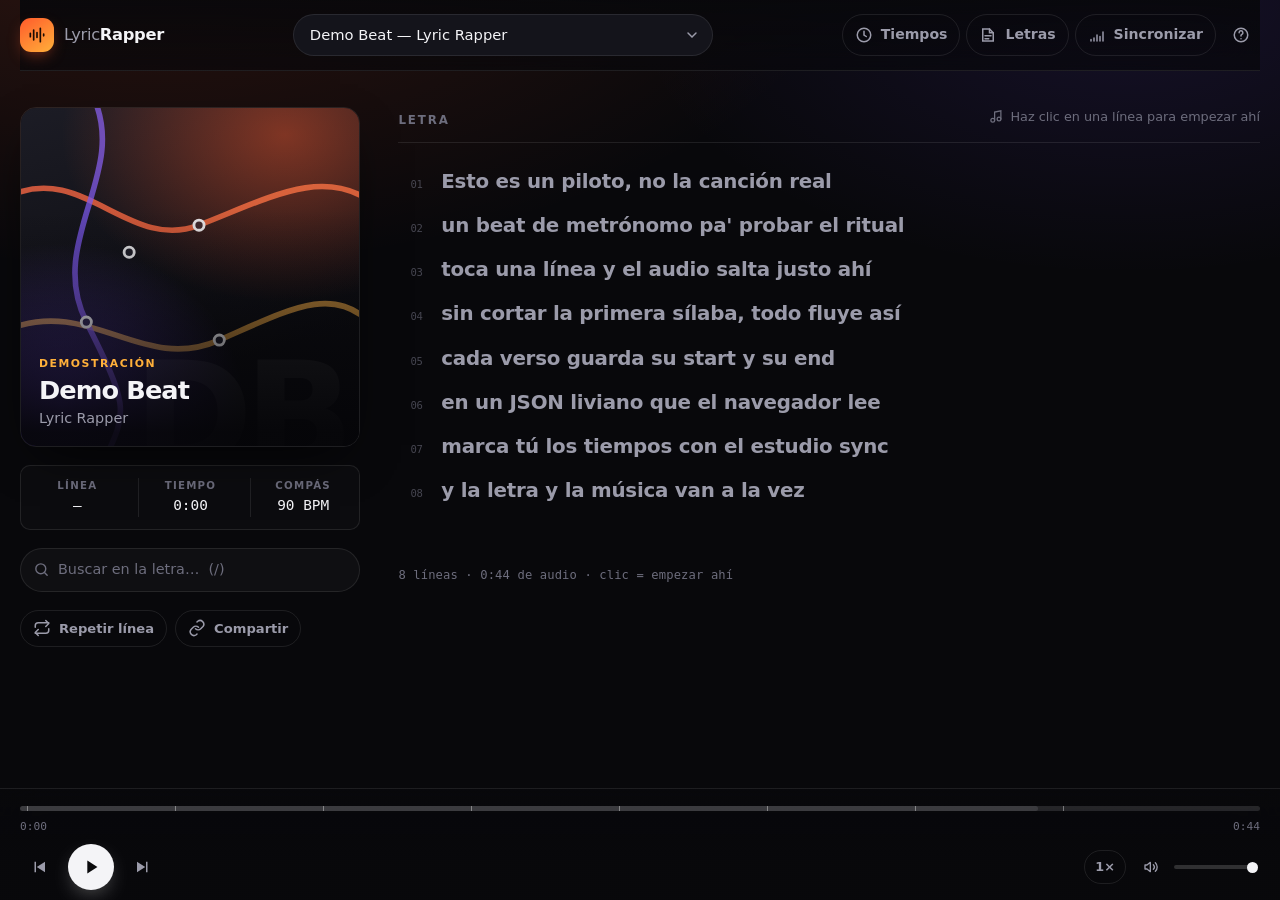
==== commit e3ba3de3: "letras: sección de letras con texto copiable y tiempos - letras.html + assets/js/letras.js + assets/" ====
--- a/index.html
+++ b/index.html
@@ -32,6 +32,10 @@
         <svg viewBox="0 0 24 24" fill="none" stroke="currentColor" stroke-width="2" stroke-linecap="round" aria-hidden="true"><circle cx="12" cy="12" r="9"/><path d="M12 7v5l3 2"/></svg>
         <span>Tiempos</span>
       </button>
+      <a class="btn btn-ghost" href="letras.html" title="Sólo las letras, para leer o copiar">
+        <svg viewBox="0 0 24 24" fill="none" stroke="currentColor" stroke-width="2" stroke-linecap="round" aria-hidden="true"><path d="M5 4h9l5 5v11H5z"/><path d="M14 4v5h5"/><path d="M8 13h8M8 17h5"/></svg>
+        <span>Letras</span>
+      </a>
       <a class="btn btn-ghost" href="sync.html" title="Estudio para generar los tiempos de una canción">
         <svg viewBox="0 0 24 24" fill="none" stroke="currentColor" stroke-width="2" stroke-linecap="round" aria-hidden="true"><path d="M12 20v-8M8 20v-4M16 20v-6M4 20v-2M20 20V8"/></svg>
         <span>Sincronizar</span>
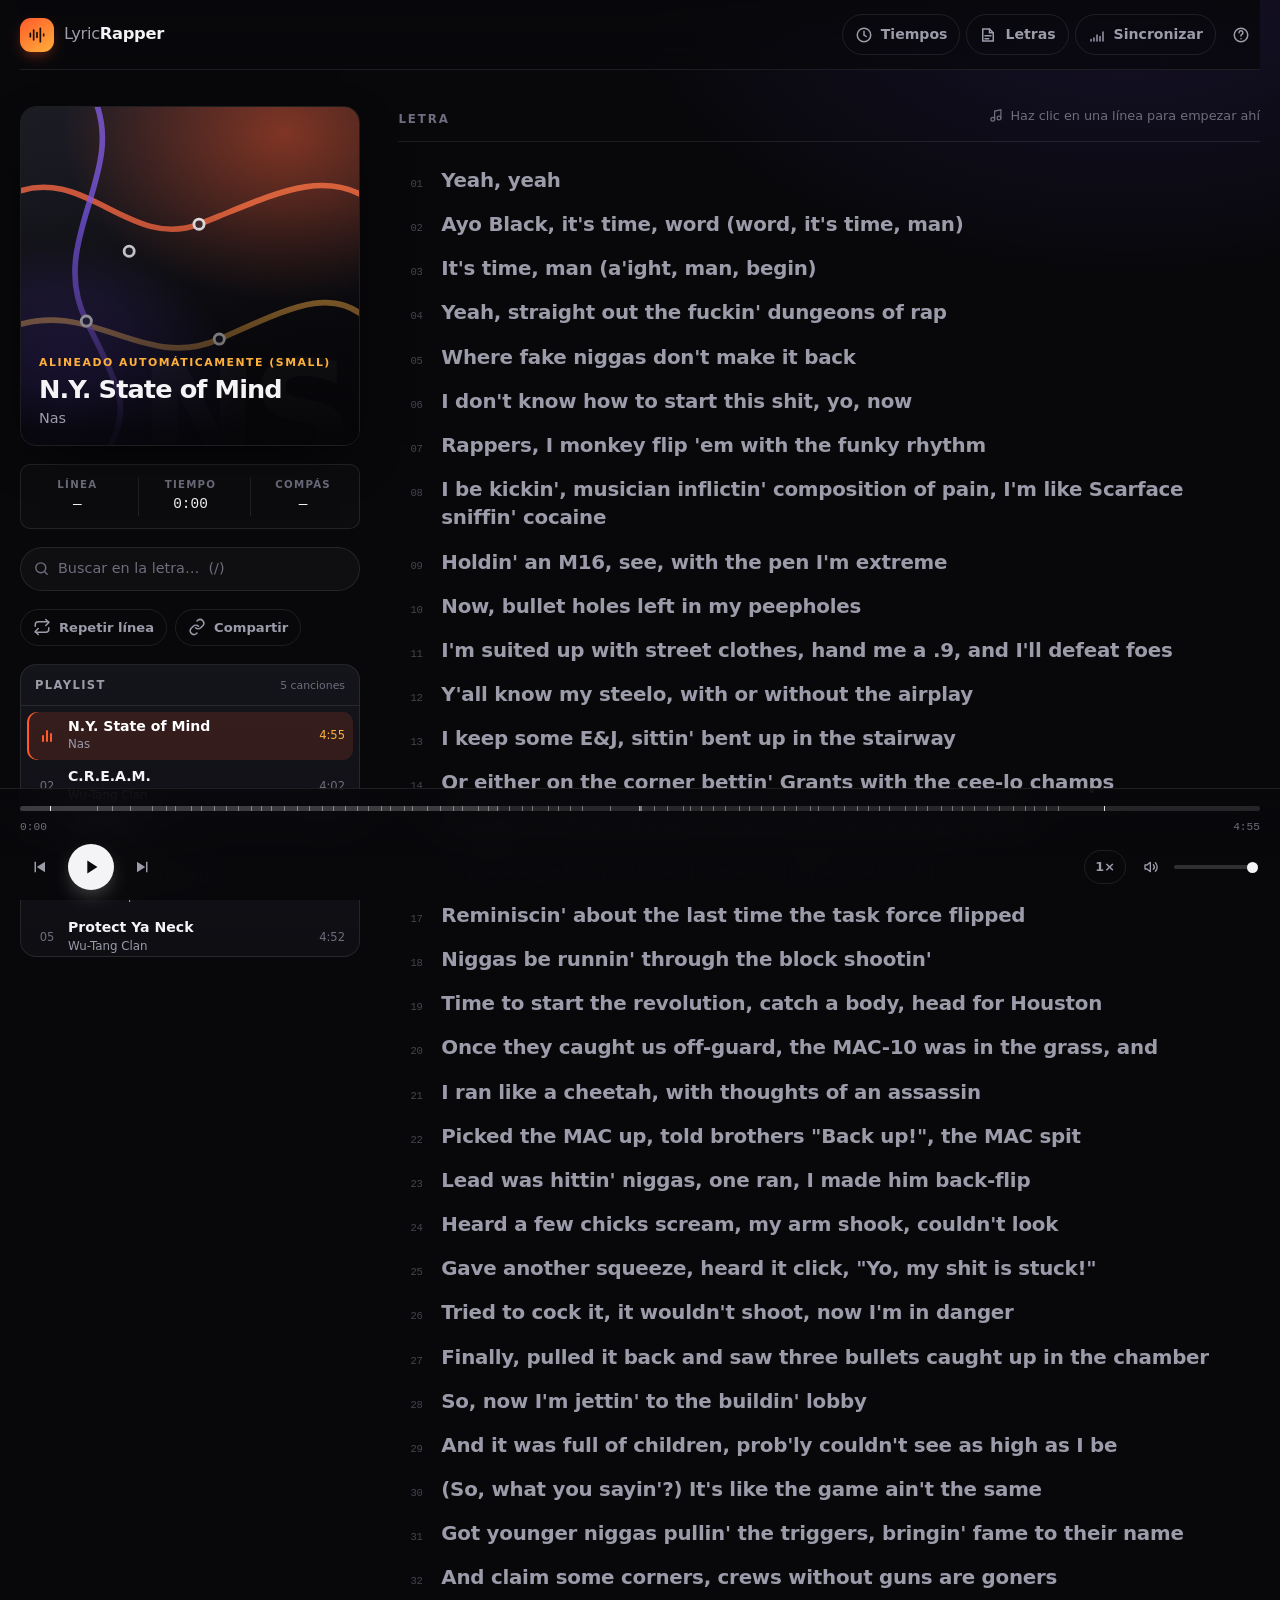
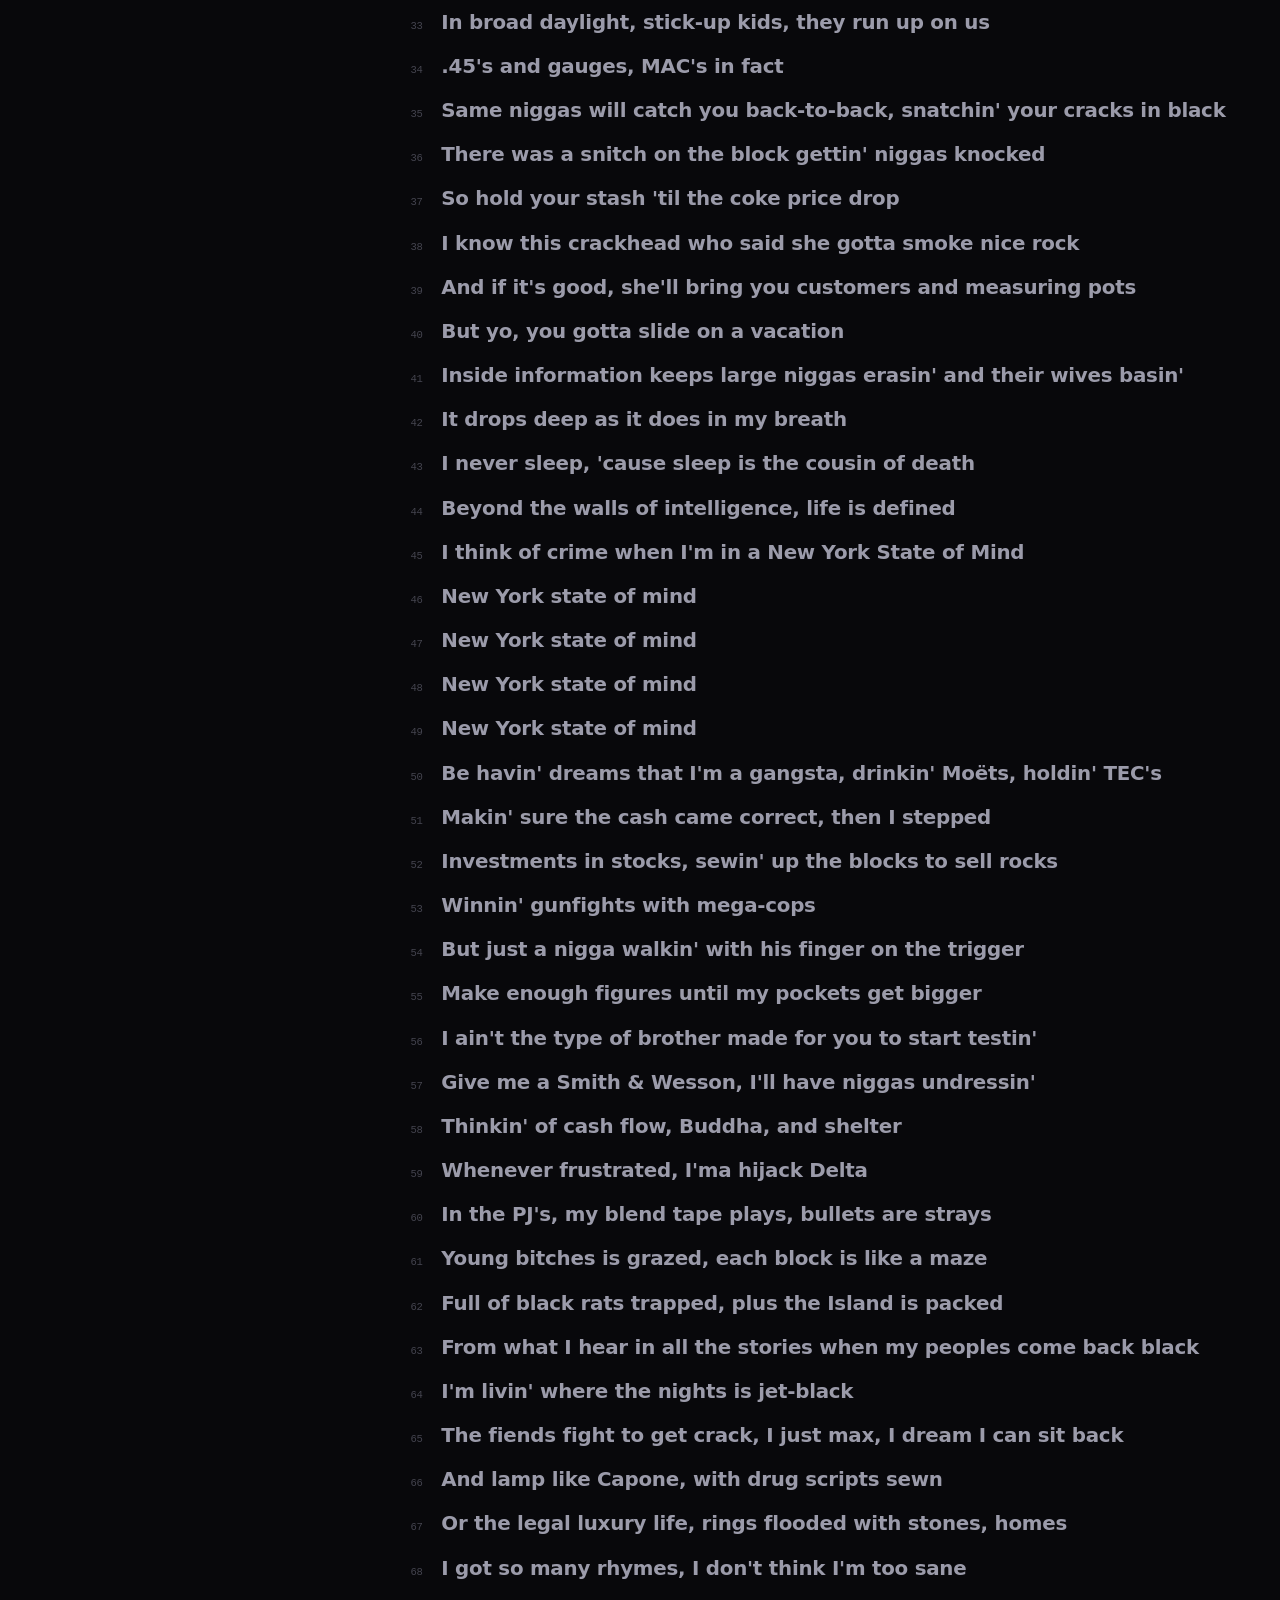
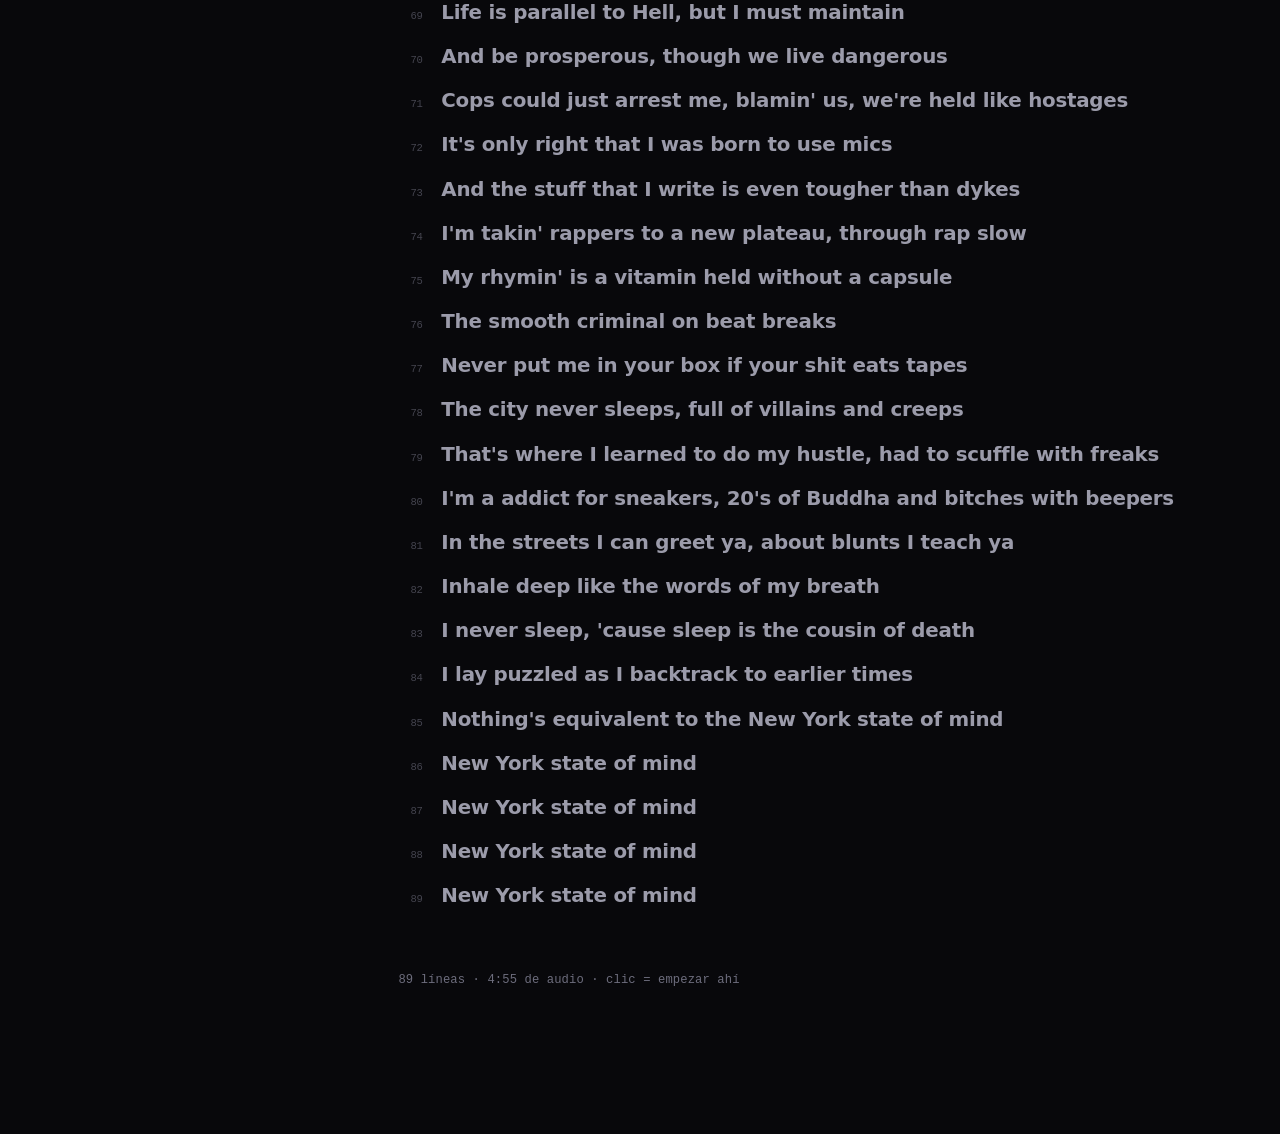
==== commit 63f55c5a: "playlist: reemplaza el select nativo por una lista con diseno propio - quita la cancion Demo Beat (t" ====
--- a/index.html
+++ b/index.html
@@ -22,6 +22,9 @@
       <span class="brand-text">Lyric<b>Rapper</b></span>
     </a>
 
+    <!-- Espejo accesible de la playlist: la UI real son los botones de
+         .queue-list, esto mantiene el estado de la canción para lectores de
+         pantalla y por si se quiere volver a un select visible. -->
     <div class="track-switch">
       <label class="sr-only" for="track-select">Elegir canción</label>
       <select id="track-select" class="track-select"></select>
@@ -98,6 +101,14 @@
           <span>Compartir</span>
         </button>
       </div>
+
+      <section class="queue" aria-label="Lista de canciones">
+        <div class="queue-head">
+          <h2 class="queue-title">Playlist</h2>
+          <span class="queue-count" id="queue-count"></span>
+        </div>
+        <ol class="queue-list" id="track-list"></ol>
+      </section>
     </aside>
 
     <section class="lyrics-panel" aria-label="Letra">
--- a/assets/css/styles.css
+++ b/assets/css/styles.css
@@ -112,22 +112,168 @@
 
 .track-switch { flex: 1; min-width: 0; display: flex; justify-content: center; }
 
+.track-switch { flex: 1; min-width: 0; display: flex; justify-content: center; }
+
+/* Select nativo: queda como respaldo accesible (oculto visualmente) */
 .track-select {
-  width: min(100%, 420px);
-  appearance: none;
-  background: var(--surface) url("data:image/svg+xml,%3Csvg xmlns='http://www.w3.org/2000/svg' width='16' height='16' viewBox='0 0 24 24' fill='none' stroke='%239b9baa' stroke-width='2.2' stroke-linecap='round'%3E%3Cpath d='m6 9 6 6 6-6'/%3E%3C/svg%3E") no-repeat right 12px center;
+  position: absolute;
+  width: 1px;
+  height: 1px;
+  padding: 0;
+  margin: -1px;
+  overflow: hidden;
+  clip-path: inset(50%);
+  white-space: nowrap;
+  border: 0;
+}
+
+.topbar-actions { display: flex; align-items: center; gap: 6px; flex: none; margin-left: auto; }
+
+/* --------------------------------------------------------------- playlist */
+
+.queue {
   border: 1px solid var(--line);
-  border-radius: 999px;
-  color: var(--text);
+  border-radius: var(--radius);
+  background: linear-gradient(180deg, var(--surface), var(--bg-soft));
+  overflow: hidden;
+}
+
+.queue-head {
+  display: flex;
+  align-items: baseline;
+  justify-content: space-between;
+  gap: 10px;
+  padding: 12px 14px 10px;
+  border-bottom: 1px solid var(--line);
+}
+
+.queue-title {
+  margin: 0;
+  font-size: .72rem;
+  font-weight: 700;
+  letter-spacing: .12em;
+  text-transform: uppercase;
+  color: var(--muted);
+}
+
+.queue-count {
+  font-size: .68rem;
+  font-variant-numeric: tabular-nums;
+  color: var(--muted-2);
+}
+
+.queue-list {
+  margin: 0;
+  padding: 6px;
+  list-style: none;
+  display: grid;
+  gap: 2px;
+  max-height: min(30vh, 250px);
+  overflow-y: auto;
+  scrollbar-width: thin;
+  scrollbar-color: var(--line-strong) transparent;
+}
+.queue-list::-webkit-scrollbar { width: 8px; }
+.queue-list::-webkit-scrollbar-thumb {
+  background: var(--line-strong);
+  border-radius: 99px;
+}
+
+.queue-item { margin: 0; }
+
+.queue-btn {
+  display: grid;
+  grid-template-columns: 24px minmax(0, 1fr) auto;
+  align-items: center;
+  gap: 9px;
+  width: 100%;
+  padding: 6px 8px;
+  border: 0;
+  border-radius: var(--radius-sm);
+  background: transparent;
+  color: inherit;
   font: inherit;
-  font-size: .92rem;
-  padding: 9px 38px 9px 16px;
+  text-align: left;
   cursor: pointer;
-  transition: border-color .18s, background-color .18s;
-}
-.track-select:hover { border-color: var(--line-strong); }
-
-.topbar-actions { display: flex; align-items: center; gap: 6px; flex: none; }
+  transition: background-color .16s, color .16s;
+}
+.queue-btn:hover { background: rgba(255, 255, 255, .05); }
+.queue-btn:focus-visible {
+  outline: 2px solid var(--accent);
+  outline-offset: -2px;
+}
+
+/* número / icono de reproducción */
+.queue-index {
+  display: grid;
+  place-items: center;
+  width: 24px;
+  height: 24px;
+  font-size: .72rem;
+  font-variant-numeric: tabular-nums;
+  color: var(--muted-2);
+}
+.queue-index svg { width: 12px; height: 12px; }
+
+.queue-body { min-width: 0; display: grid; gap: 1px; }
+.queue-name {
+  font-size: .88rem;
+  font-weight: 600;
+  line-height: 1.25;
+  white-space: nowrap;
+  overflow: hidden;
+  text-overflow: ellipsis;
+}
+.queue-artist {
+  font-size: .74rem;
+  color: var(--muted);
+  white-space: nowrap;
+  overflow: hidden;
+  text-overflow: ellipsis;
+}
+.queue-time {
+  font-size: .72rem;
+  font-variant-numeric: tabular-nums;
+  color: var(--muted-2);
+  padding-left: 4px;
+}
+
+/* pista sonando */
+.queue-item.is-active .queue-btn {
+  background: var(--accent-tint);
+  box-shadow: inset 2px 0 0 var(--accent);
+}
+.queue-item.is-active .queue-name { color: #fff; }
+.queue-item.is-active .queue-index { color: var(--accent); }
+.queue-item.is-active .queue-time { color: var(--accent-2); }
+
+/* ecualizador animado en la pista activa */
+.queue-item.is-active .queue-index .eq { display: flex; }
+.queue-item.is-active .queue-index .num { display: none; }
+.eq {
+  display: none;
+  align-items: flex-end;
+  gap: 2px;
+  height: 12px;
+}
+.eq i {
+  display: block;
+  width: 2px;
+  border-radius: 1px;
+  background: var(--accent);
+  animation: eq 1s ease-in-out infinite;
+}
+.eq i:nth-child(1) { height: 55%; animation-delay: -.2s; }
+.eq i:nth-child(2) { height: 100%; animation-delay: -.55s; }
+.eq i:nth-child(3) { height: 70%; animation-delay: -.35s; }
+@keyframes eq {
+  0%, 100% { transform: scaleY(.35); }
+  50%      { transform: scaleY(1); }
+}
+@media (prefers-reduced-motion: reduce) {
+  .eq i { animation: none; }
+}
+
 
 /* ---------------------------------------------------------------- buttons */
 
@@ -225,11 +371,15 @@
   align-items: start;
 }
 
+/* La columna izquierda (portada + stats + búsqueda + playlist) puede ser más
+ * alta que la letra: el layout reserva la altura del transporte fijo para que
+ * la playlist no quede debajo. */
 .now {
   position: sticky;
   top: 86px;
   display: grid;
   gap: 18px;
+  padding-bottom: calc(var(--transport-h) + 16px);
 }
 
 /* portada */
@@ -755,6 +905,11 @@
   .controls { gap: 6px; }
   .cover { width: 84px; }
   .now { grid-template-columns: 84px minmax(0, 1fr); }
+  /* en móvil la portada ocupa la 1ª columna, pero la playlist necesita todo el
+     ancho: sin esto se encoge a 84px */
+  .queue,
+  .now-actions,
+  .search { grid-column: 1 / -1; }
   .now-stats .stat:nth-child(3) { display: none; }
   .now-stats { grid-template-columns: repeat(2, 1fr); }
 }
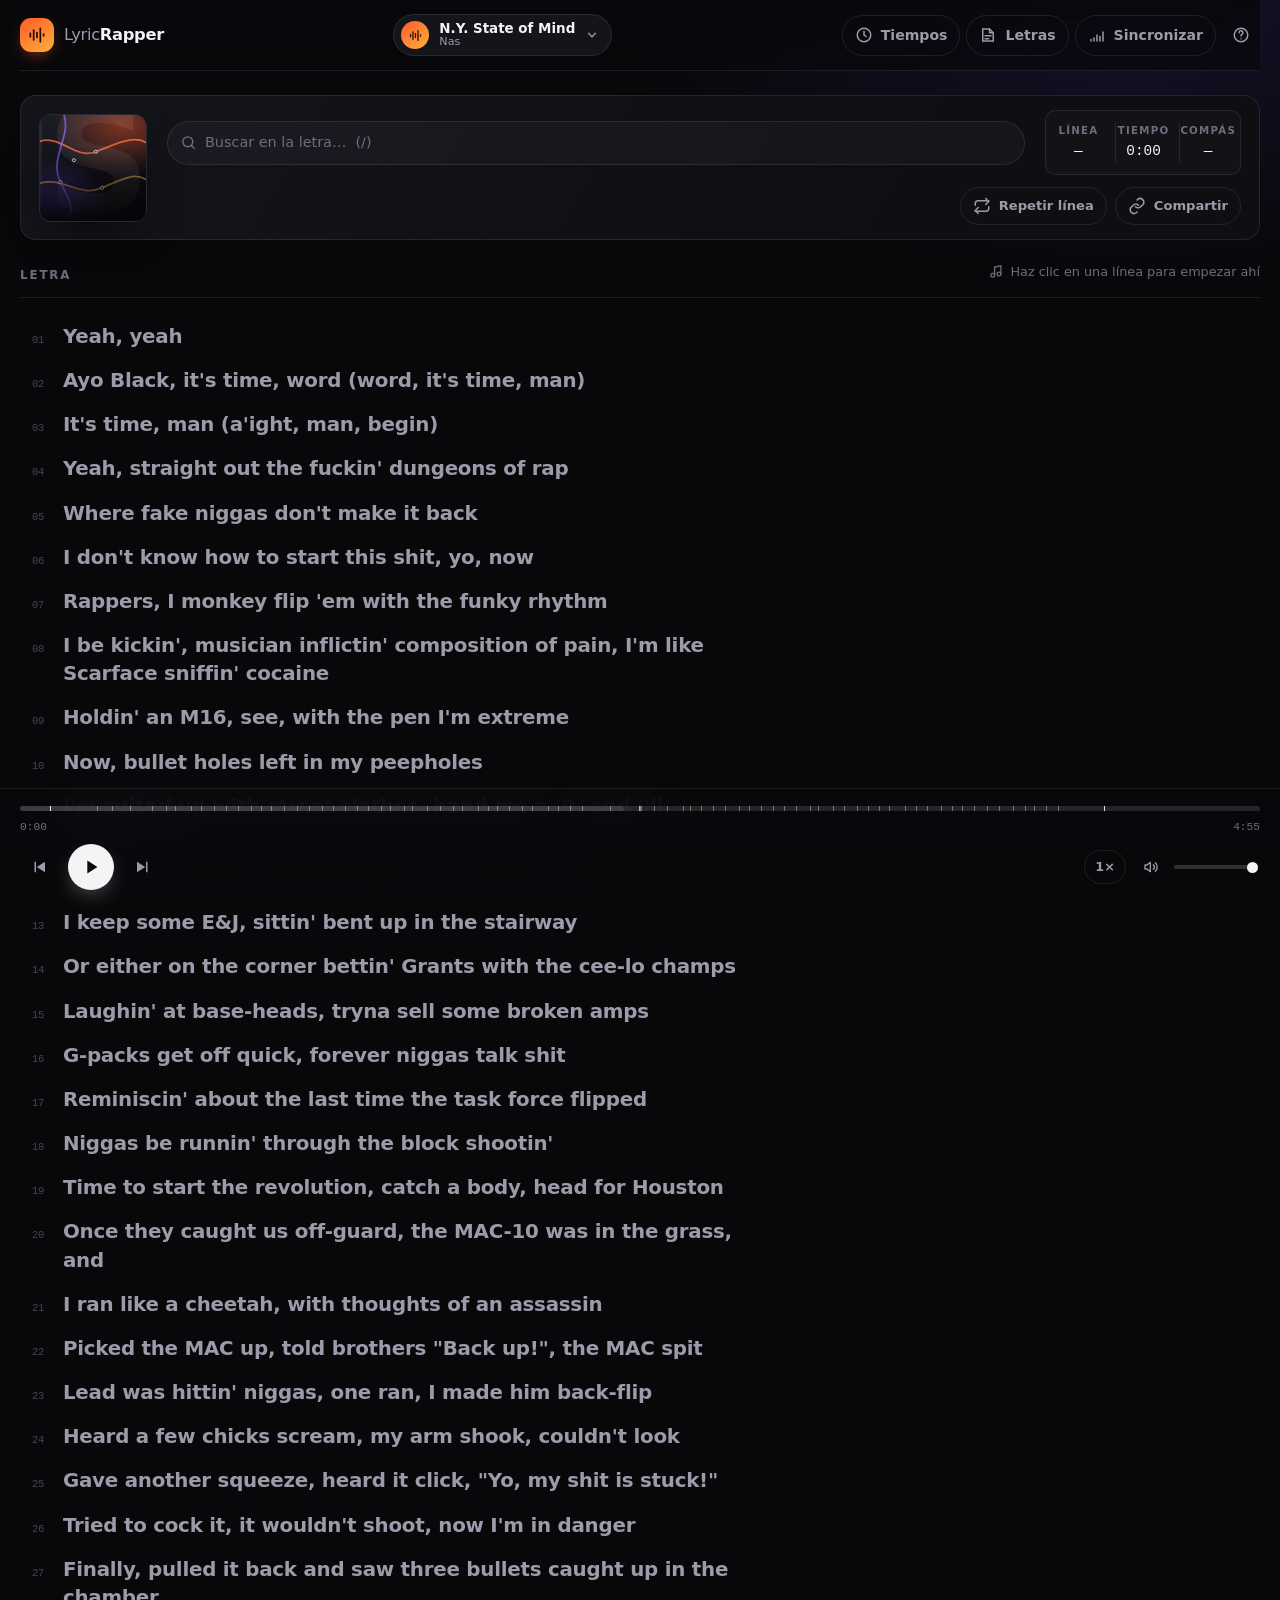
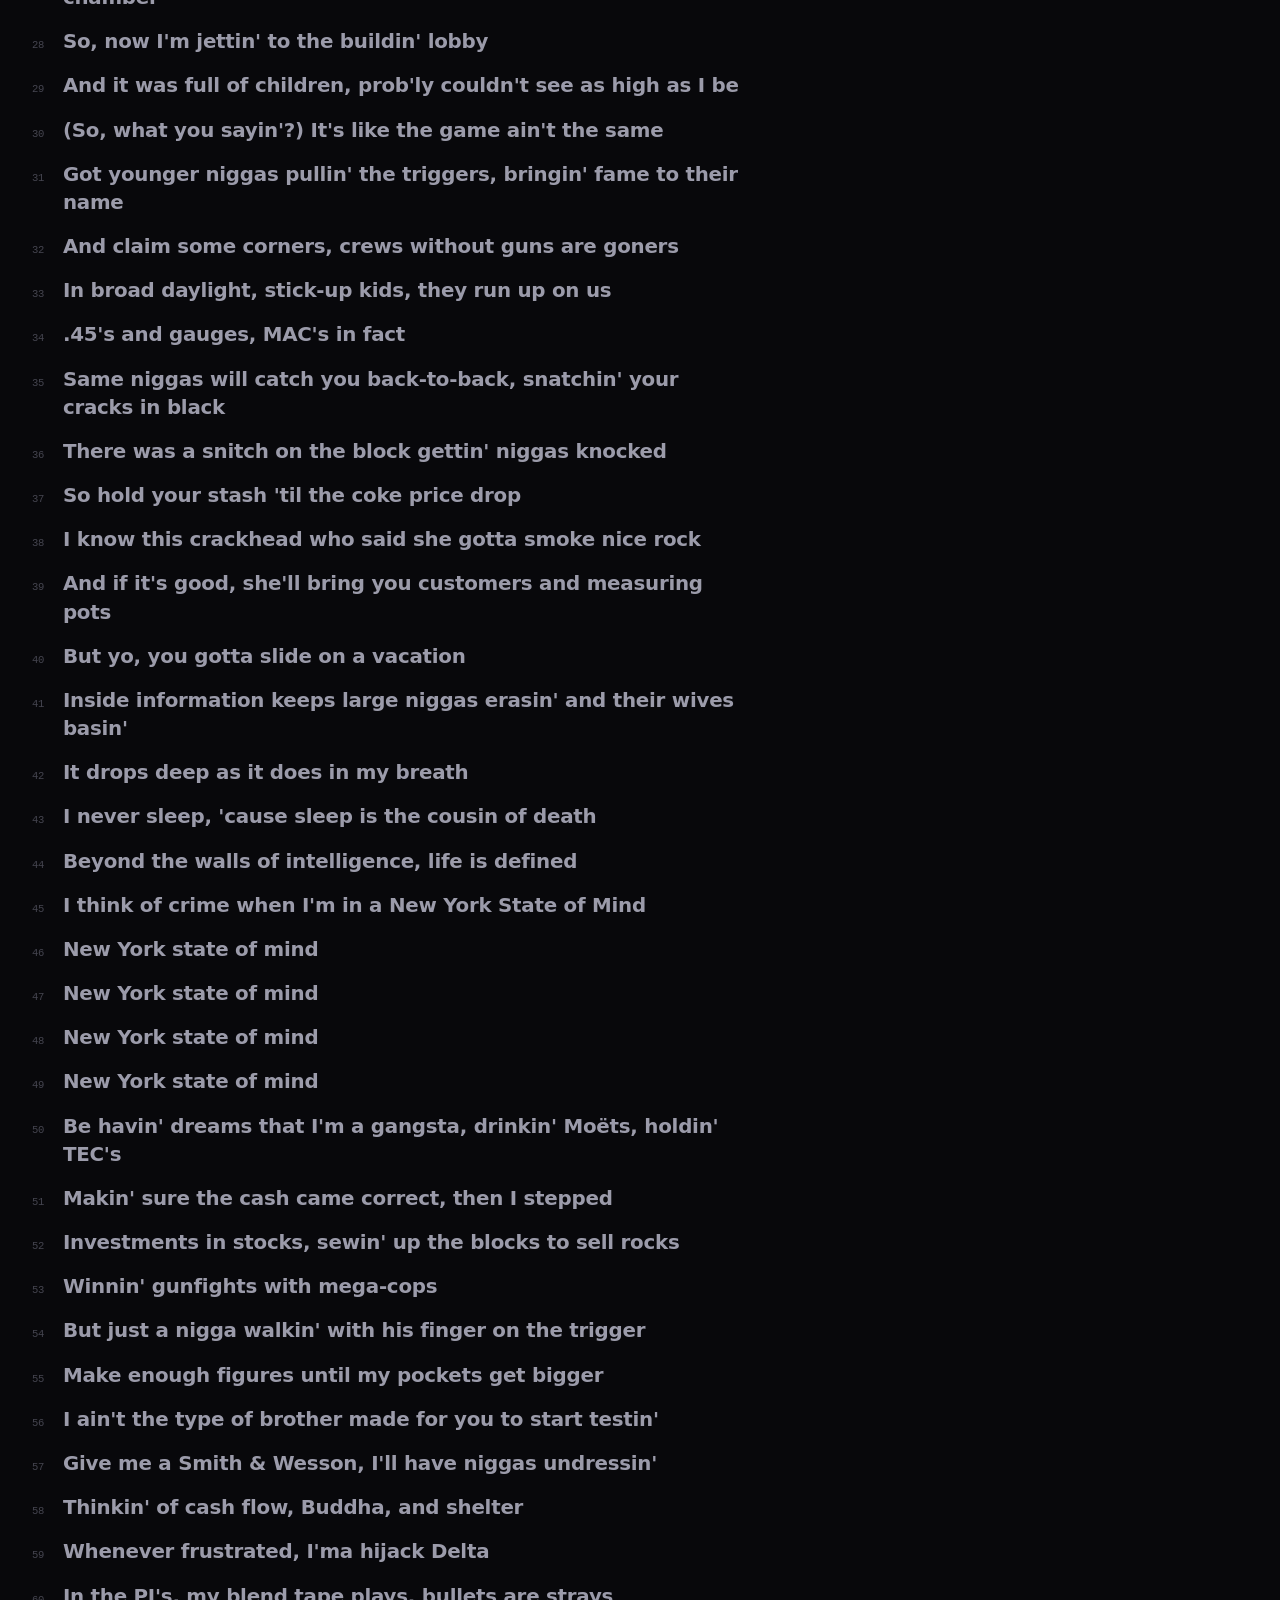
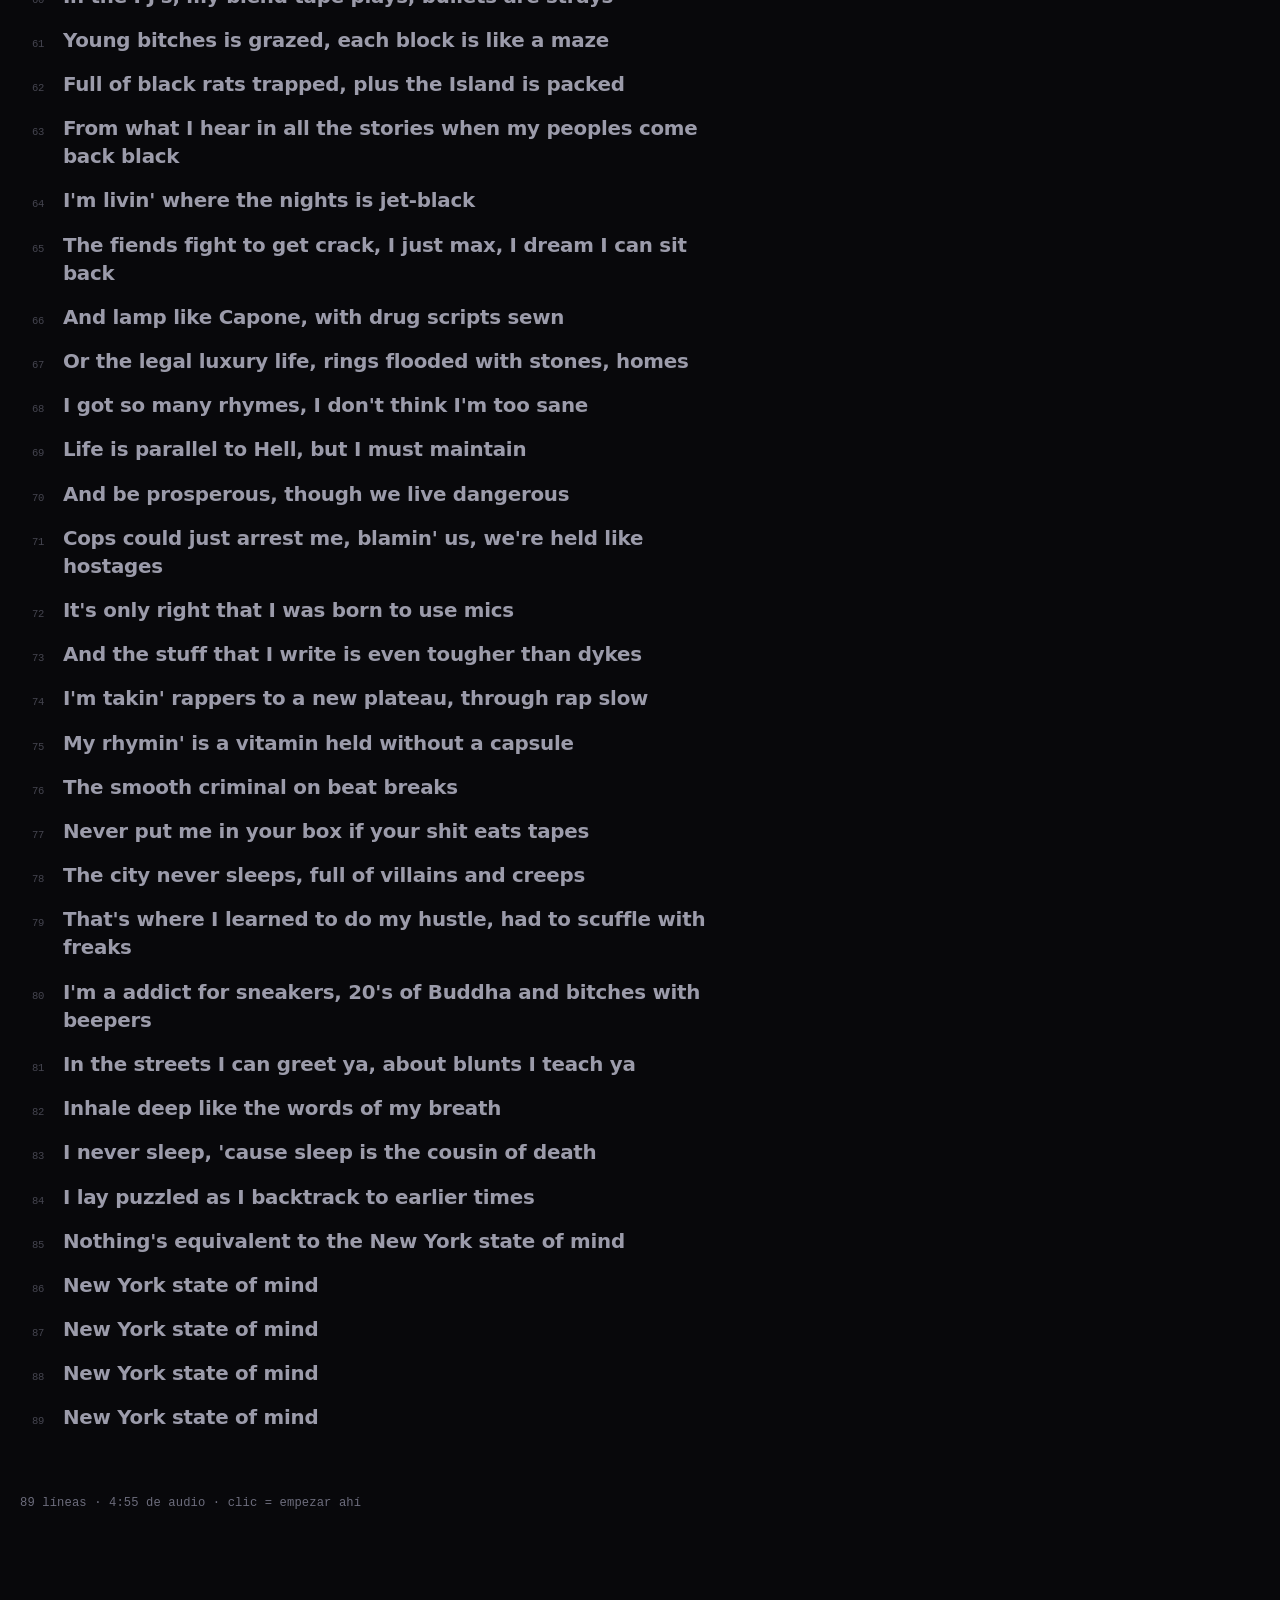
==== commit 64ea6224: "layout: letra a todo el ancho y lista de canciones en un desplegable - el reproductor ocupa la pagin" ====
--- a/index.html
+++ b/index.html
@@ -22,12 +22,30 @@
       <span class="brand-text">Lyric<b>Rapper</b></span>
     </a>
 
-    <!-- Espejo accesible de la playlist: la UI real son los botones de
-         .queue-list, esto mantiene el estado de la canción para lectores de
-         pantalla y por si se quiere volver a un select visible. -->
-    <div class="track-switch">
+    <!-- Selector de canción: botón en la barra; la lista se despliega encima -->
+    <div class="track-picker">
+      <button id="btn-picker" class="track-picker-btn" type="button"
+              aria-haspopup="listbox" aria-expanded="false" aria-controls="track-list">
+        <span class="track-picker-icon" aria-hidden="true">
+          <svg viewBox="0 0 24 24" fill="none" stroke="currentColor" stroke-width="2" stroke-linecap="round"><path d="M4 14v-4M8 18V6M12 15V9M16 20V4M20 13v-2"/></svg>
+        </span>
+        <span class="track-picker-text">
+          <span class="track-picker-name" id="picker-name">Cargando…</span>
+          <span class="track-picker-artist" id="picker-artist"></span>
+        </span>
+        <svg class="track-picker-caret" viewBox="0 0 24 24" fill="none" stroke="currentColor" stroke-width="2.2" stroke-linecap="round" aria-hidden="true"><path d="m6 9 6 6 6-6"/></svg>
+      </button>
+
       <label class="sr-only" for="track-select">Elegir canción</label>
       <select id="track-select" class="track-select"></select>
+
+      <div class="track-menu" id="track-menu" hidden>
+        <div class="track-menu-head">
+          <span>Elige una canción</span>
+          <span class="track-menu-count" id="queue-count"></span>
+        </div>
+        <ol class="queue-list" id="track-list" role="listbox" aria-label="Canciones"></ol>
+      </div>
     </div>
 
     <nav class="topbar-actions">
@@ -102,13 +120,6 @@
         </button>
       </div>
 
-      <section class="queue" aria-label="Lista de canciones">
-        <div class="queue-head">
-          <h2 class="queue-title">Playlist</h2>
-          <span class="queue-count" id="queue-count"></span>
-        </div>
-        <ol class="queue-list" id="track-list"></ol>
-      </section>
     </aside>
 
     <section class="lyrics-panel" aria-label="Letra">
--- a/assets/css/styles.css
+++ b/assets/css/styles.css
@@ -110,57 +110,113 @@
 }
 .brand-text b { color: var(--text); font-weight: 750; }
 
-.track-switch { flex: 1; min-width: 0; display: flex; justify-content: center; }
-
-.track-switch { flex: 1; min-width: 0; display: flex; justify-content: center; }
-
-/* Select nativo: queda como respaldo accesible (oculto visualmente) */
+.topbar-actions { display: flex; align-items: center; gap: 6px; flex: none; margin-left: auto; }
+
+/* ----------------------------------------------------------- selector de canción */
+
+.track-picker {
+  position: relative;
+  flex: 1;
+  min-width: 0;
+  display: flex;
+  justify-content: center;
+}
+
+.track-picker-btn {
+  display: inline-flex;
+  align-items: center;
+  gap: 10px;
+  max-width: min(100%, 430px);
+  min-width: 0;
+  padding: 6px 12px 6px 7px;
+  border: 1px solid var(--line);
+  border-radius: 999px;
+  background: var(--surface);
+  color: var(--text);
+  font: inherit;
+  cursor: pointer;
+  transition: border-color .18s, background-color .18s;
+}
+.track-picker-btn:hover { border-color: var(--line-strong); background: var(--surface-2); }
+.track-picker-btn:focus-visible { outline: 2px solid var(--accent); outline-offset: 2px; }
+
+.track-picker-icon {
+  flex: none;
+  display: grid;
+  place-items: center;
+  width: 28px;
+  height: 28px;
+  border-radius: 50%;
+  background: linear-gradient(140deg, var(--accent), var(--accent-2));
+  color: #1a0b04;
+}
+.track-picker-icon svg { width: 15px; height: 15px; }
+
+.track-picker-text { min-width: 0; display: grid; text-align: left; line-height: 1.15; }
+.track-picker-name {
+  font-size: .84rem;
+  font-weight: 650;
+  white-space: nowrap;
+  overflow: hidden;
+  text-overflow: ellipsis;
+}
+.track-picker-artist {
+  font-size: .7rem;
+  color: var(--muted);
+  white-space: nowrap;
+  overflow: hidden;
+  text-overflow: ellipsis;
+}
+.track-picker-caret { flex: none; width: 14px; height: 14px; color: var(--muted); transition: transform .2s; }
+.track-picker-btn[aria-expanded="true"] .track-picker-caret { transform: rotate(180deg); }
+
+/* el <select> queda como espejo accesible, sin verse */
 .track-select {
   position: absolute;
-  width: 1px;
-  height: 1px;
-  padding: 0;
-  margin: -1px;
+  width: 1px; height: 1px;
+  padding: 0; margin: -1px;
   overflow: hidden;
   clip-path: inset(50%);
   white-space: nowrap;
   border: 0;
 }
 
-.topbar-actions { display: flex; align-items: center; gap: 6px; flex: none; margin-left: auto; }
-
-/* --------------------------------------------------------------- playlist */
-
-.queue {
-  border: 1px solid var(--line);
+/* menú desplegable */
+.track-menu {
+  position: absolute;
+  top: calc(100% + 8px);
+  left: 50%;
+  translate: -50% 0;
+  width: min(calc(100vw - 32px), 420px);
+  max-width: 420px;
+  z-index: 60;
+  border: 1px solid var(--line-strong);
   border-radius: var(--radius);
-  background: linear-gradient(180deg, var(--surface), var(--bg-soft));
+  background: var(--surface);
+  box-shadow: 0 28px 60px -20px rgba(0, 0, 0, .95);
   overflow: hidden;
-}
-
-.queue-head {
+  animation: menu-in .16s ease-out;
+}
+.track-menu[hidden] { display: none; }
+@keyframes menu-in {
+  from { opacity: 0; transform: translateY(-6px); }
+  to   { opacity: 1; transform: none; }
+}
+
+.track-menu-head {
   display: flex;
   align-items: baseline;
   justify-content: space-between;
   gap: 10px;
   padding: 12px 14px 10px;
   border-bottom: 1px solid var(--line);
-}
-
-.queue-title {
-  margin: 0;
   font-size: .72rem;
   font-weight: 700;
-  letter-spacing: .12em;
+  letter-spacing: .1em;
   text-transform: uppercase;
   color: var(--muted);
 }
-
-.queue-count {
-  font-size: .68rem;
-  font-variant-numeric: tabular-nums;
-  color: var(--muted-2);
-}
+.track-menu-count { font-weight: 500; letter-spacing: 0; text-transform: none; color: var(--muted-2); }
 
 .queue-list {
   margin: 0;
@@ -168,26 +224,21 @@
   list-style: none;
   display: grid;
   gap: 2px;
-  max-height: min(30vh, 250px);
+  max-height: min(60vh, 420px);
   overflow-y: auto;
   scrollbar-width: thin;
   scrollbar-color: var(--line-strong) transparent;
 }
 .queue-list::-webkit-scrollbar { width: 8px; }
-.queue-list::-webkit-scrollbar-thumb {
-  background: var(--line-strong);
-  border-radius: 99px;
-}
-
-.queue-item { margin: 0; }
+.queue-list::-webkit-scrollbar-thumb { background: var(--line-strong); border-radius: 99px; }
 
 .queue-btn {
   display: grid;
-  grid-template-columns: 24px minmax(0, 1fr) auto;
-  align-items: center;
-  gap: 9px;
+  grid-template-columns: 26px minmax(0, 1fr) auto;
+  align-items: center;
+  gap: 10px;
   width: 100%;
-  padding: 6px 8px;
+  padding: 9px 10px;
   border: 0;
   border-radius: var(--radius-sm);
   background: transparent;
@@ -195,50 +246,34 @@
   font: inherit;
   text-align: left;
   cursor: pointer;
-  transition: background-color .16s, color .16s;
-}
-.queue-btn:hover { background: rgba(255, 255, 255, .05); }
-.queue-btn:focus-visible {
-  outline: 2px solid var(--accent);
-  outline-offset: -2px;
-}
-
-/* número / icono de reproducción */
+  transition: background-color .16s;
+}
+.queue-btn:hover { background: rgba(255, 255, 255, .06); }
+.queue-btn:focus-visible { outline: 2px solid var(--accent); outline-offset: -2px; }
+
 .queue-index {
   display: grid;
   place-items: center;
-  width: 24px;
-  height: 24px;
+  width: 26px;
+  height: 26px;
   font-size: .72rem;
   font-variant-numeric: tabular-nums;
   color: var(--muted-2);
 }
-.queue-index svg { width: 12px; height: 12px; }
-
 .queue-body { min-width: 0; display: grid; gap: 1px; }
 .queue-name {
-  font-size: .88rem;
-  font-weight: 600;
-  line-height: 1.25;
-  white-space: nowrap;
-  overflow: hidden;
-  text-overflow: ellipsis;
+  font-size: .88rem; font-weight: 600; line-height: 1.25;
+  white-space: nowrap; overflow: hidden; text-overflow: ellipsis;
 }
 .queue-artist {
-  font-size: .74rem;
-  color: var(--muted);
-  white-space: nowrap;
-  overflow: hidden;
-  text-overflow: ellipsis;
+  font-size: .74rem; color: var(--muted);
+  white-space: nowrap; overflow: hidden; text-overflow: ellipsis;
 }
 .queue-time {
-  font-size: .72rem;
-  font-variant-numeric: tabular-nums;
-  color: var(--muted-2);
-  padding-left: 4px;
-}
-
-/* pista sonando */
+  font-size: .72rem; font-variant-numeric: tabular-nums;
+  color: var(--muted-2); padding-left: 4px;
+}
+
 .queue-item.is-active .queue-btn {
   background: var(--accent-tint);
   box-shadow: inset 2px 0 0 var(--accent);
@@ -247,32 +282,19 @@
 .queue-item.is-active .queue-index { color: var(--accent); }
 .queue-item.is-active .queue-time { color: var(--accent-2); }
 
-/* ecualizador animado en la pista activa */
 .queue-item.is-active .queue-index .eq { display: flex; }
 .queue-item.is-active .queue-index .num { display: none; }
-.eq {
-  display: none;
-  align-items: flex-end;
-  gap: 2px;
-  height: 12px;
-}
-.eq i {
-  display: block;
-  width: 2px;
-  border-radius: 1px;
-  background: var(--accent);
-  animation: eq 1s ease-in-out infinite;
-}
+.eq { display: none; align-items: flex-end; gap: 2px; height: 12px; }
+.eq i { display: block; width: 2px; border-radius: 1px; background: var(--accent); animation: eq 1s ease-in-out infinite; }
 .eq i:nth-child(1) { height: 55%; animation-delay: -.2s; }
 .eq i:nth-child(2) { height: 100%; animation-delay: -.55s; }
 .eq i:nth-child(3) { height: 70%; animation-delay: -.35s; }
-@keyframes eq {
-  0%, 100% { transform: scaleY(.35); }
-  50%      { transform: scaleY(1); }
-}
+@keyframes eq { 0%, 100% { transform: scaleY(.35); } 50% { transform: scaleY(1); } }
 @media (prefers-reduced-motion: reduce) {
   .eq i { animation: none; }
-}
+  .track-menu { animation: none; }
+}
+
 
 
 /* ---------------------------------------------------------------- buttons */
@@ -363,23 +385,55 @@
 
 /* ---------------------------------------------------------------- layout */
 
+/* Una sola columna: cabecera de canción arriba + letra a todo el ancho */
 .layout {
   display: grid;
-  grid-template-columns: minmax(280px, 340px) minmax(0, 1fr);
-  gap: clamp(20px, 3vw, 44px);
-  padding: clamp(20px, 3vw, 36px) 0 40px;
+  grid-template-columns: minmax(0, 1fr);
+  gap: clamp(14px, 2vw, 22px);
+  padding: clamp(14px, 2vw, 24px) 0 40px;
   align-items: start;
 }
+
+/* la letra es la protagonista: más ancho de lectura, centrado */
+.lyrics-panel { max-width: 100%; }
+.lyrics { max-width: 72ch; }
 
 /* La columna izquierda (portada + stats + búsqueda + playlist) puede ser más
  * alta que la letra: el layout reserva la altura del transporte fijo para que
  * la playlist no quede debajo. */
+/* Franja compacta: portada + título + stats + acciones a lo ancho */
 .now {
-  position: sticky;
-  top: 86px;
-  display: grid;
-  gap: 18px;
-  padding-bottom: calc(var(--transport-h) + 16px);
+  display: grid;
+  grid-template-columns: 108px minmax(0, 1fr) auto;
+  grid-template-areas:
+    "cover search stats"
+    "cover actions actions";
+  gap: 12px 20px;
+  align-items: center;
+  border: 1px solid var(--line);
+  border-radius: var(--radius);
+  background: linear-gradient(120deg, var(--surface), var(--bg-soft) 70%);
+  padding: 14px 18px;
+}
+.now .cover {
+  grid-area: cover;
+  width: 108px;
+  aspect-ratio: 1 / 1;
+  align-self: center;
+  border-radius: 12px;
+}
+/* en la franja compacta el título está en la barra superior: la portada es
+ * solo arte, sin texto encima (a 108px no se lee) */
+.now .cover-meta { display: none; }
+.now .search { grid-area: search; }
+.now .now-actions { grid-area: actions; justify-content: flex-end; }
+.now-stats {
+  grid-area: stats;
+  grid-template-columns: repeat(3, auto);
+  gap: 4px;
+  border: 0;
+  padding: 0;
+  background: none;
 }
 
 /* portada */
@@ -865,27 +919,24 @@
 /* ---------------------------------------------------------------- responsive */
 
 @media (max-width: 940px) {
-  .layout { grid-template-columns: minmax(0, 1fr); gap: 22px; }
   .now {
-    position: static;
-    grid-template-columns: 108px minmax(0, 1fr);
-    gap: 12px 16px;
-    align-items: center;
+    grid-template-columns: 84px minmax(0, 1fr);
+    grid-template-areas:
+      "cover search"
+      "cover stats"
+      "actions actions";
+    gap: 10px 14px;
+    padding: 12px 14px;
   }
-  .cover { aspect-ratio: 1; border-radius: 12px; }
-  .cover-meta { display: none; }
+  .now .cover { width: 84px; }
   .cover-art::after { font-size: 4rem; }
-  .now-stats { grid-column: 2; grid-row: 1; border: 0; background: none; padding: 0; }
-  .stat { text-align: left; }
-  .stat + .stat { border: 0; }
-  .search { grid-column: 1 / -1; }
-  .now-actions { grid-column: 1 / -1; }
+  .now-stats { justify-content: flex-start; }
+  .now .now-actions { justify-content: flex-start; }
   .lyrics-head .hint span { display: none; }
   .brand-text { display: none; }
   .topbar-actions .btn span { display: none; }
   .topbar-actions .btn { padding: 9px; }
-  .track-switch { justify-content: flex-end; }
-  .track-select { width: 100%; font-size: .85rem; }
+  .track-picker-btn { max-width: 240px; }
   :root { --transport-h: 112px; }
 }
 
@@ -900,6 +951,24 @@
     opacity: .8;
   }
   .transport { padding-left: 14px; padding-right: 14px; }
+  .track-picker { justify-content: stretch; }
+  .track-picker-btn { max-width: none; flex: 1; gap: 7px; padding: 5px 9px 5px 5px; }
+  .track-picker-name { font-size: .78rem; }
+  .track-picker-artist { font-size: .64rem; }
+  .track-picker-caret { display: none; }
+  .track-menu {
+    position: fixed;
+    top: 76px;
+    left: 14px;
+    right: 14px;
+    translate: 0 0;
+    width: auto;
+    max-width: none;
+  }
+  .now { grid-template-columns: 64px minmax(0, 1fr); }
+  .now .cover { width: 64px; }
+  .now-stats { grid-template-columns: repeat(2, auto); }
+  .now-stats .stat:nth-child(3) { display: none; }
   .line { font-size: 1.05rem; padding: 8px 10px; gap: 8px; }
   .volume-range { display: none; }
   .controls { gap: 6px; }
